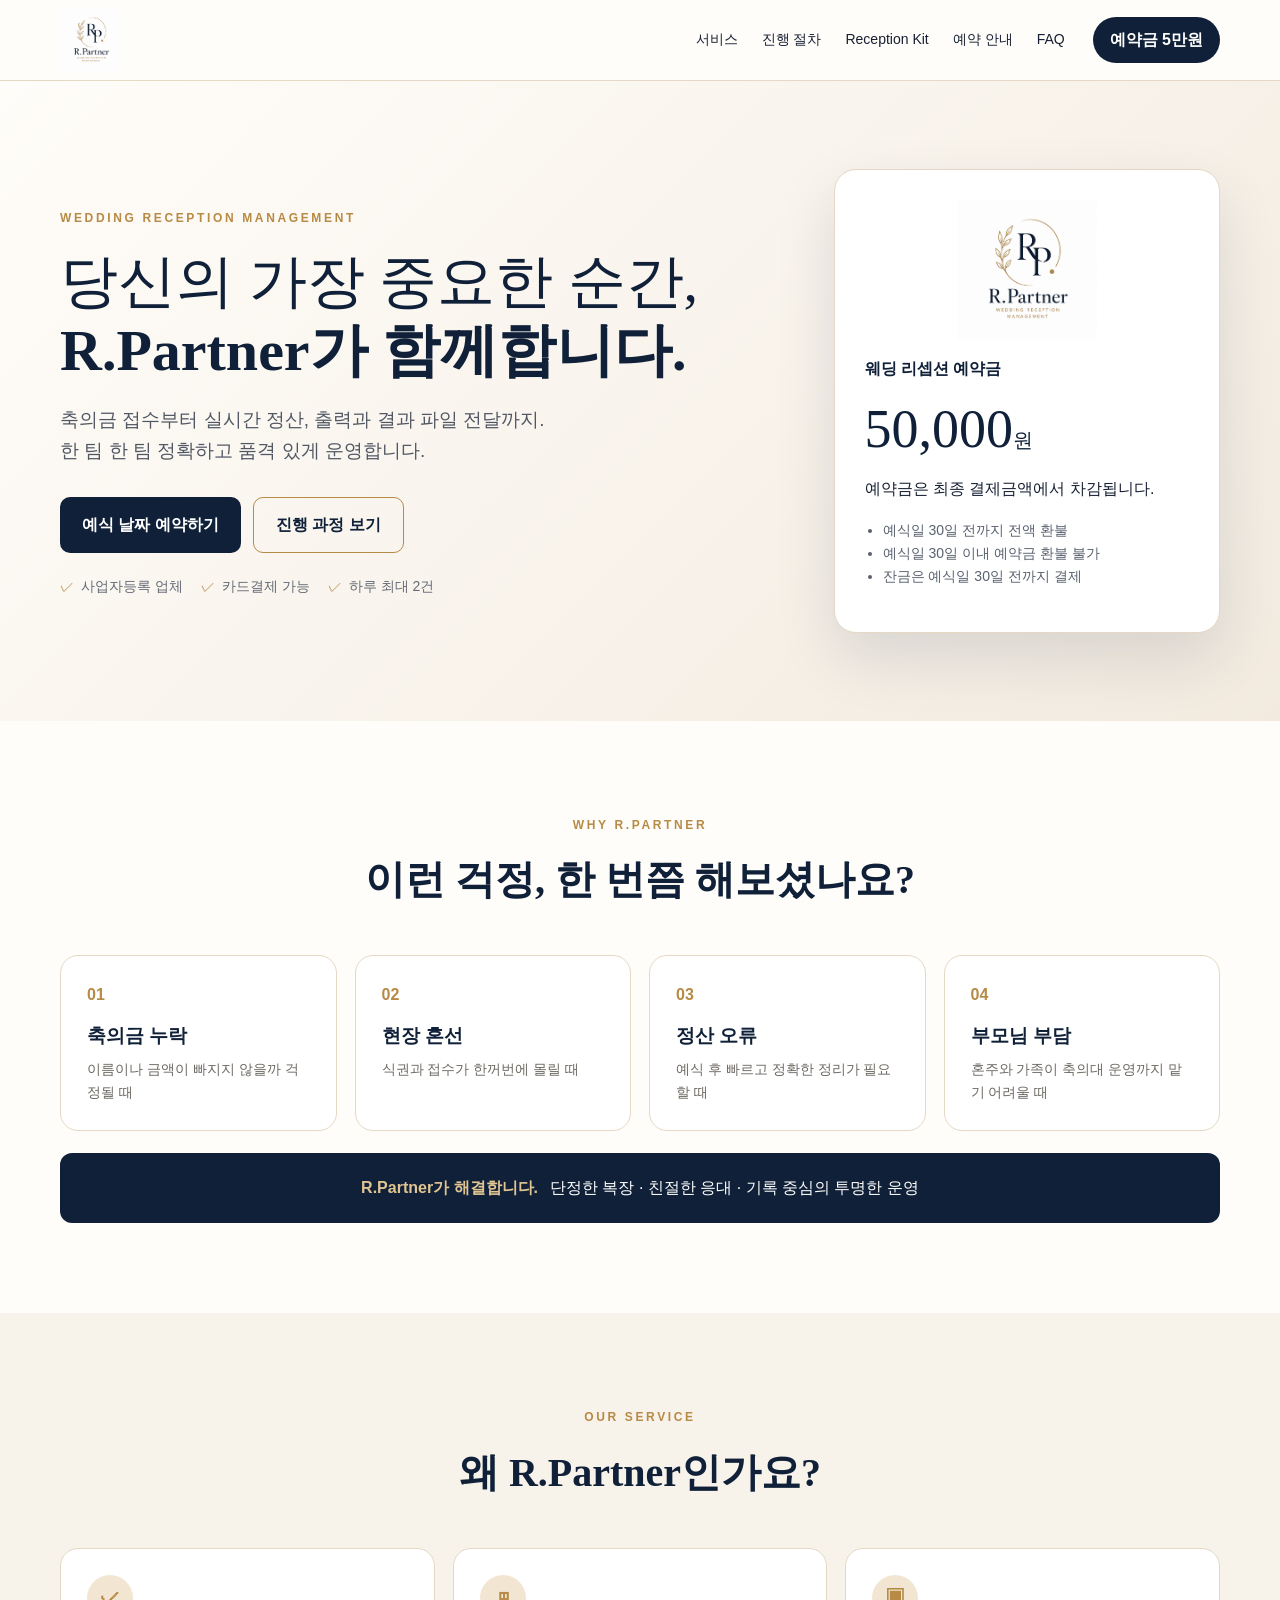
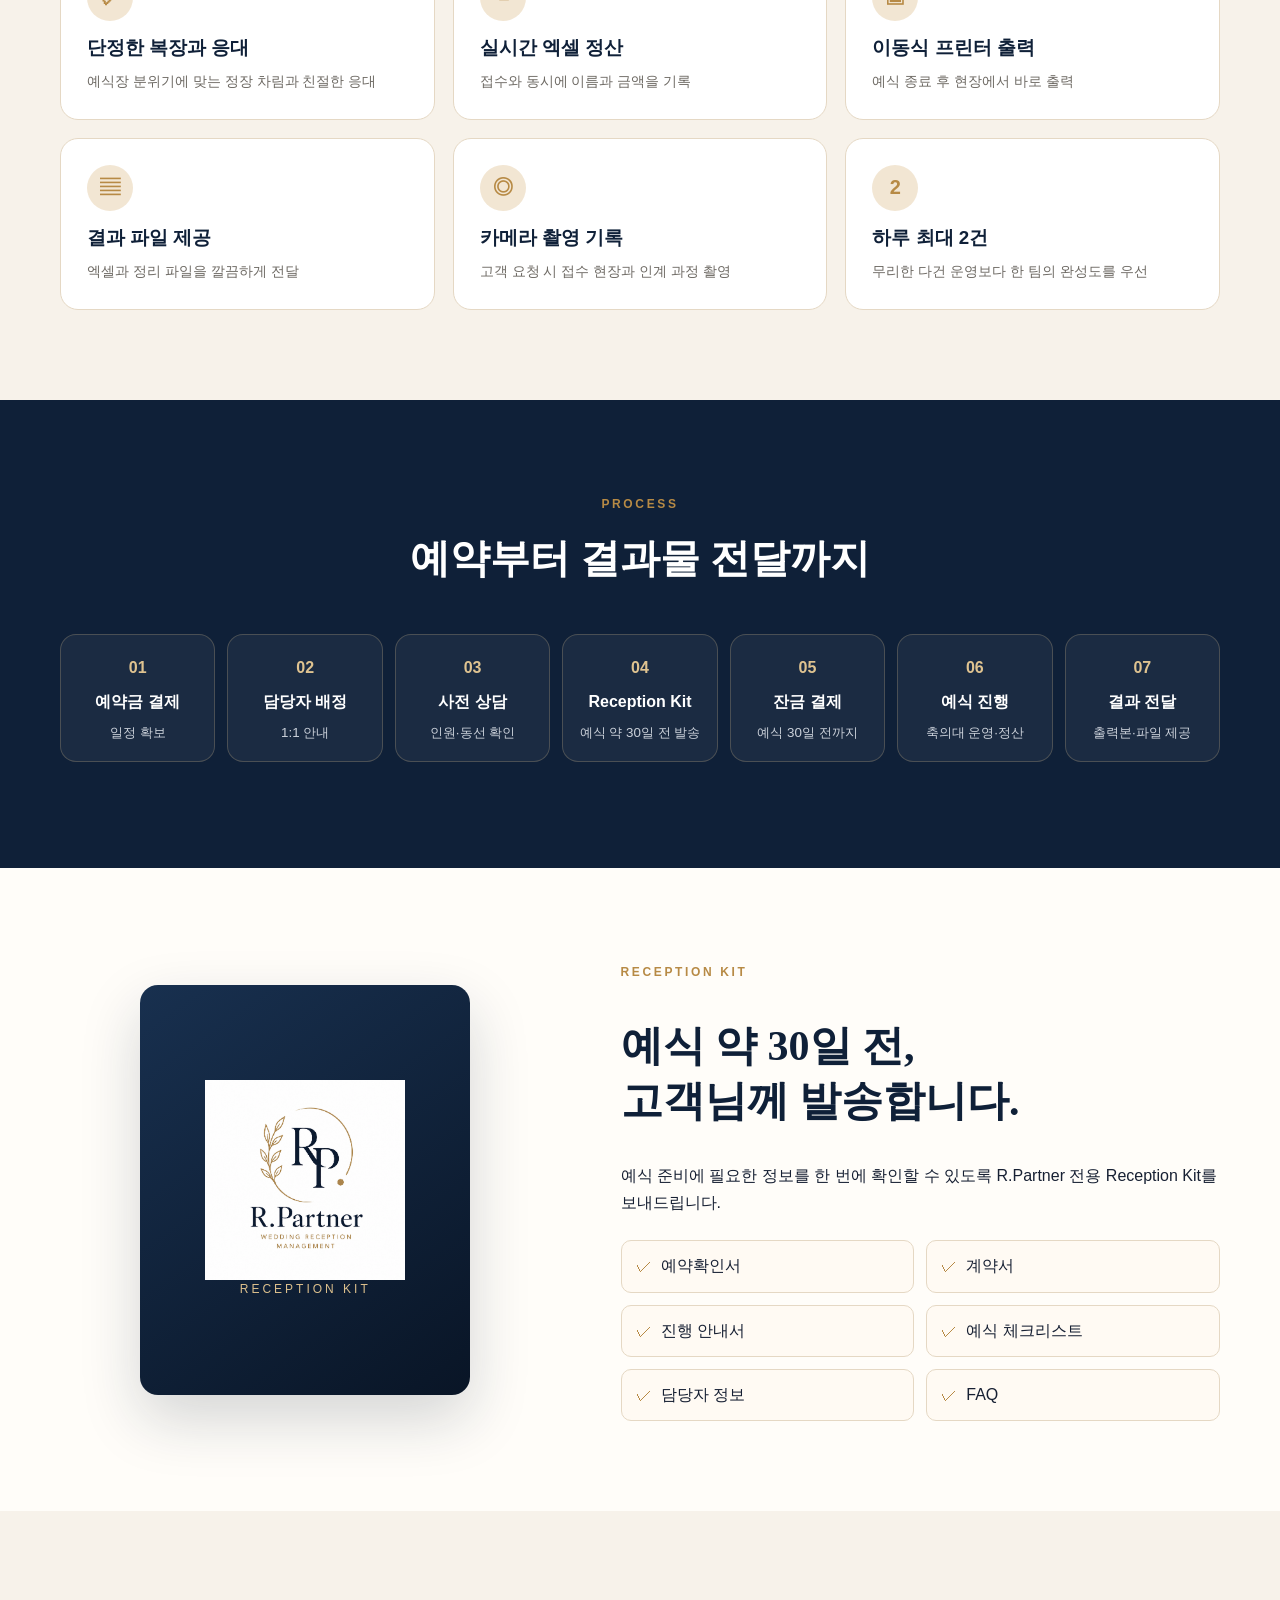
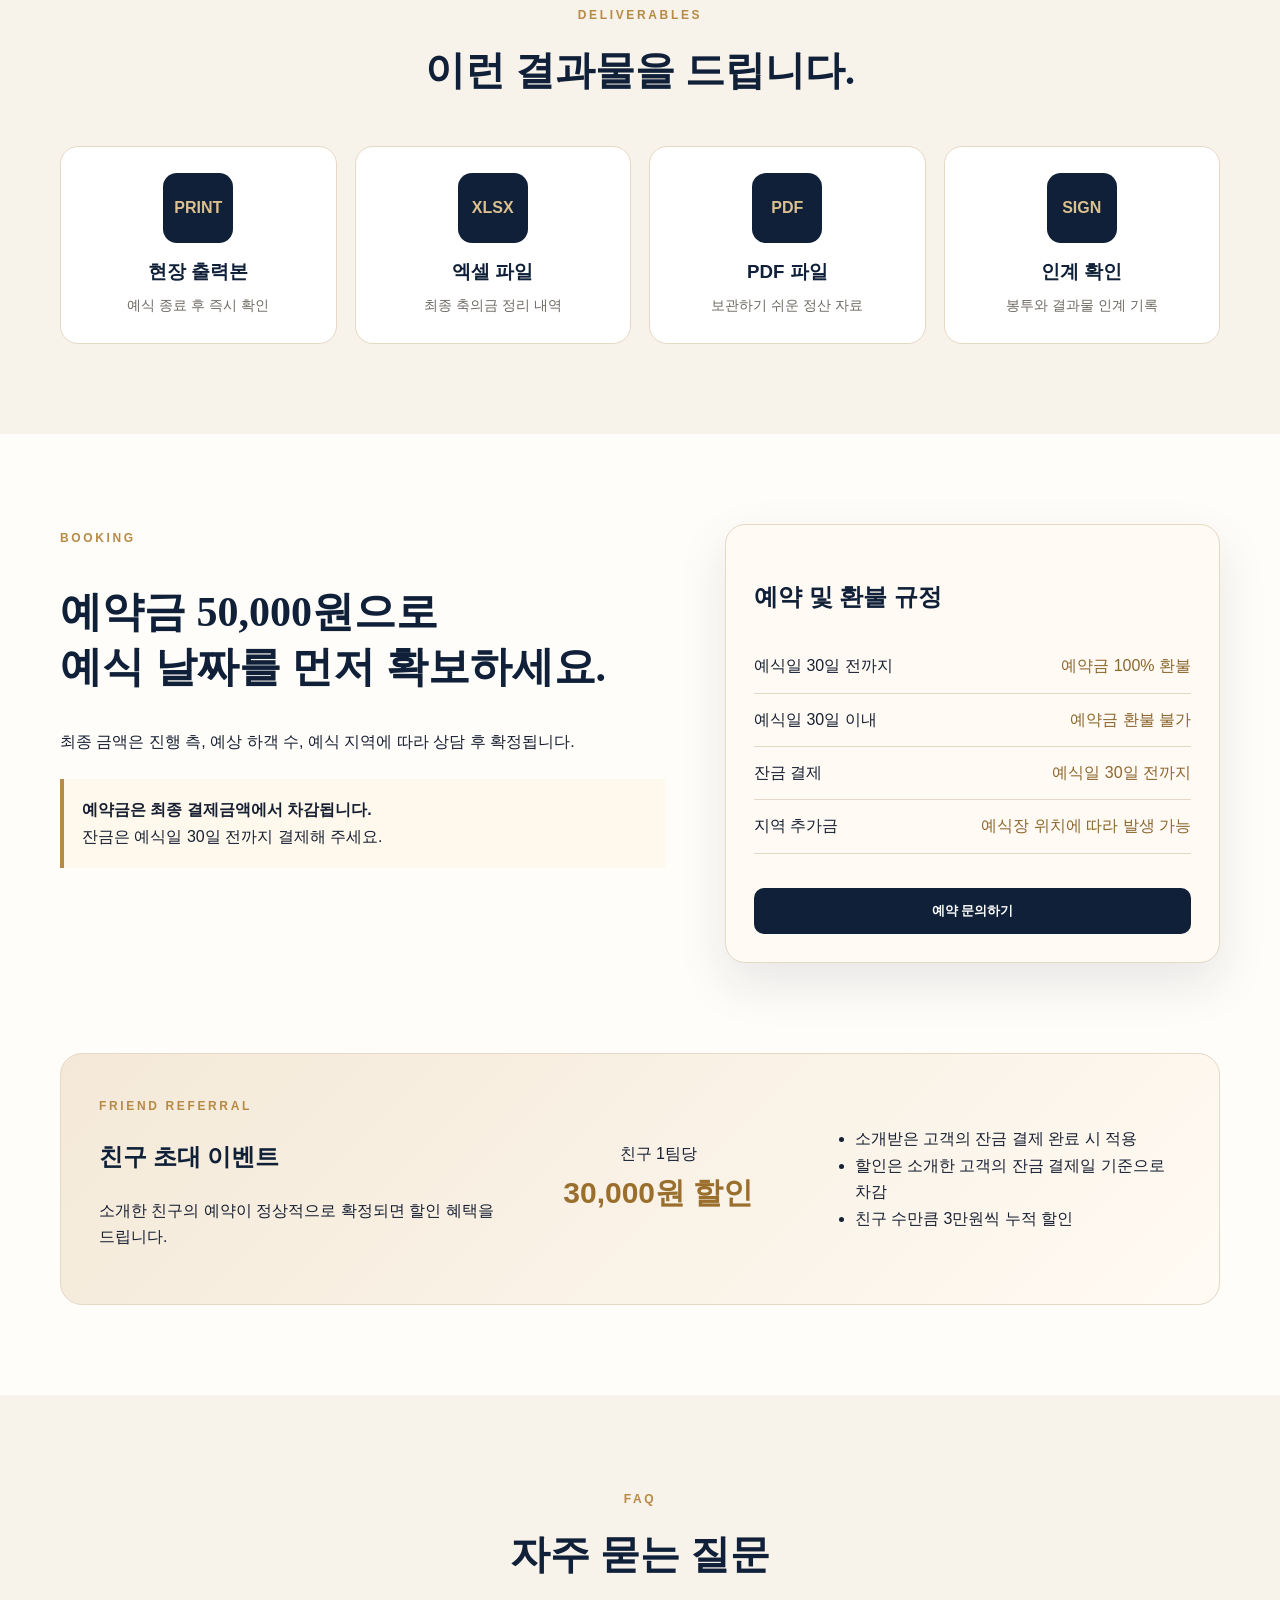
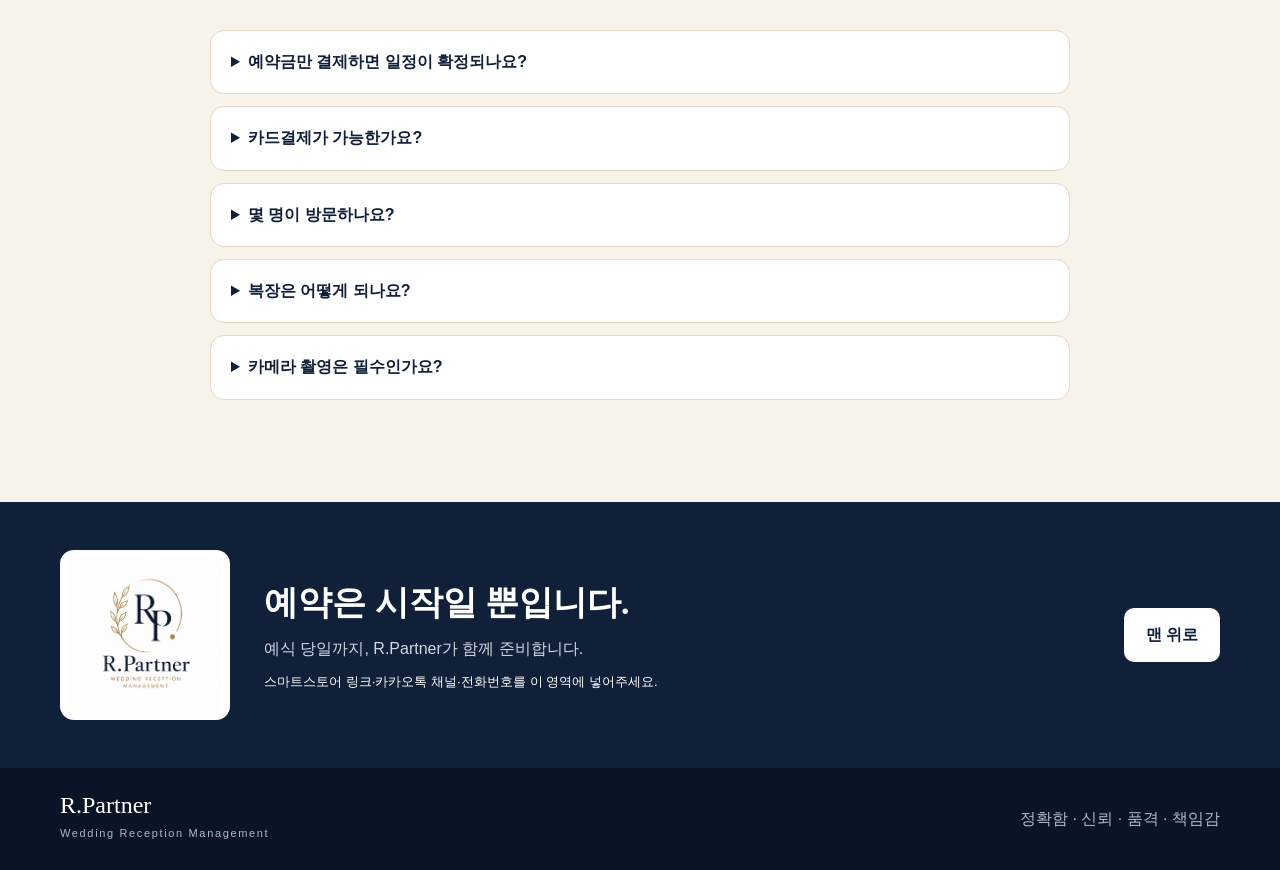
==== index.html @ 71f5ed78 "Add files via upload" ====
<!doctype html>
<html lang="ko">
<head>
<meta charset="utf-8"><meta name="viewport" content="width=device-width,initial-scale=1">
<meta name="description" content="R.Partner 웨딩 리셉션 매니지먼트">
<title>R.Partner | Wedding Reception Management</title>
<link rel="stylesheet" href="styles.css">
</head>
<body>
<header><div class="wrap nav"><a href="#top"><img src="assets/rpartner-logo.png" alt="R.Partner"></a><nav><a href="#service">서비스</a><a href="#process">진행 절차</a><a href="#kit">Reception Kit</a><a href="#booking">예약 안내</a><a href="#faq">FAQ</a></nav><a class="pill" href="#booking">예약금 5만원</a></div></header>
<main id="top">
<section class="hero"><div class="wrap hero-grid"><div><span class="eyebrow">WEDDING RECEPTION MANAGEMENT</span><h1>당신의 가장 중요한 순간,<br><strong>R.Partner가 함께합니다.</strong></h1><p class="lead">축의금 접수부터 실시간 정산, 출력과 결과 파일 전달까지.<br>한 팀 한 팀 정확하고 품격 있게 운영합니다.</p><div class="actions"><a class="btn" href="#booking">예식 날짜 예약하기</a><a class="btn ghost" href="#process">진행 과정 보기</a></div><div class="trust"><span>사업자등록 업체</span><span>카드결제 가능</span><span>하루 최대 2건</span></div></div><aside class="deposit"><img src="assets/rpartner-logo.png" alt=""><p>웨딩 리셉션 예약금</p><div class="price">50,000<small>원</small></div><p>예약금은 최종 결제금액에서 차감됩니다.</p><ul><li>예식일 30일 전까지 전액 환불</li><li>예식일 30일 이내 예약금 환불 불가</li><li>잔금은 예식일 30일 전까지 결제</li></ul></aside></div></section>
<section class="section"><div class="wrap"><div class="heading"><span class="eyebrow">WHY R.PARTNER</span><h2>이런 걱정, 한 번쯤 해보셨나요?</h2></div><div class="cards four"><article><b>01</b><h3>축의금 누락</h3><p>이름이나 금액이 빠지지 않을까 걱정될 때</p></article><article><b>02</b><h3>현장 혼선</h3><p>식권과 접수가 한꺼번에 몰릴 때</p></article><article><b>03</b><h3>정산 오류</h3><p>예식 후 빠르고 정확한 정리가 필요할 때</p></article><article><b>04</b><h3>부모님 부담</h3><p>혼주와 가족이 축의대 운영까지 맡기 어려울 때</p></article></div><div class="banner"><strong>R.Partner가 해결합니다.</strong><span>단정한 복장 · 친절한 응대 · 기록 중심의 투명한 운영</span></div></div></section>
<section id="service" class="section tint"><div class="wrap"><div class="heading"><span class="eyebrow">OUR SERVICE</span><h2>왜 R.Partner인가요?</h2></div><div class="cards three"><article><i>✓</i><h3>단정한 복장과 응대</h3><p>예식장 분위기에 맞는 정장 차림과 친절한 응대</p></article><article><i>◫</i><h3>실시간 엑셀 정산</h3><p>접수와 동시에 이름과 금액을 기록</p></article><article><i>▣</i><h3>이동식 프린터 출력</h3><p>예식 종료 후 현장에서 바로 출력</p></article><article><i>▤</i><h3>결과 파일 제공</h3><p>엑셀과 정리 파일을 깔끔하게 전달</p></article><article><i>◎</i><h3>카메라 촬영 기록</h3><p>고객 요청 시 접수 현장과 인계 과정 촬영</p></article><article><i>2</i><h3>하루 최대 2건</h3><p>무리한 다건 운영보다 한 팀의 완성도를 우선</p></article></div></div></section>
<section id="process" class="section dark"><div class="wrap"><div class="heading light"><span class="eyebrow">PROCESS</span><h2>예약부터 결과물 전달까지</h2></div><ol class="timeline"><li><span>01</span><strong>예약금 결제</strong><small>일정 확보</small></li><li><span>02</span><strong>담당자 배정</strong><small>1:1 안내</small></li><li><span>03</span><strong>사전 상담</strong><small>인원·동선 확인</small></li><li><span>04</span><strong>Reception Kit</strong><small>예식 약 30일 전 발송</small></li><li><span>05</span><strong>잔금 결제</strong><small>예식 30일 전까지</small></li><li><span>06</span><strong>예식 진행</strong><small>축의대 운영·정산</small></li><li><span>07</span><strong>결과 전달</strong><small>출력본·파일 제공</small></li></ol></div></section>
<section id="kit" class="section"><div class="wrap kit"><div class="kitbox"><img src="assets/rpartner-logo.png" alt="R.Partner Reception Kit"><span>RECEPTION KIT</span></div><div><span class="eyebrow">RECEPTION KIT</span><h2>예식 약 30일 전,<br>고객님께 발송합니다.</h2><p>예식 준비에 필요한 정보를 한 번에 확인할 수 있도록 R.Partner 전용 Reception Kit를 보내드립니다.</p><div class="checks"><span>예약확인서</span><span>계약서</span><span>진행 안내서</span><span>예식 체크리스트</span><span>담당자 정보</span><span>FAQ</span></div></div></div></section>
<section class="section tint"><div class="wrap"><div class="heading"><span class="eyebrow">DELIVERABLES</span><h2>이런 결과물을 드립니다.</h2></div><div class="cards four deliver"><article><b>PRINT</b><h3>현장 출력본</h3><p>예식 종료 후 즉시 확인</p></article><article><b>XLSX</b><h3>엑셀 파일</h3><p>최종 축의금 정리 내역</p></article><article><b>PDF</b><h3>PDF 파일</h3><p>보관하기 쉬운 정산 자료</p></article><article><b>SIGN</b><h3>인계 확인</h3><p>봉투와 결과물 인계 기록</p></article></div></div></section>
<section id="booking" class="section"><div class="wrap booking"><div><span class="eyebrow">BOOKING</span><h2>예약금 50,000원으로<br>예식 날짜를 먼저 확보하세요.</h2><p>최종 금액은 진행 측, 예상 하객 수, 예식 지역에 따라 상담 후 확정됩니다.</p><div class="notice"><strong>예약금은 최종 결제금액에서 차감됩니다.</strong><span>잔금은 예식일 30일 전까지 결제해 주세요.</span></div></div><aside class="policy"><h3>예약 및 환불 규정</h3><dl><div><dt>예식일 30일 전까지</dt><dd>예약금 100% 환불</dd></div><div><dt>예식일 30일 이내</dt><dd>예약금 환불 불가</dd></div><div><dt>잔금 결제</dt><dd>예식일 30일 전까지</dd></div><div><dt>지역 추가금</dt><dd>예식장 위치에 따라 발생 가능</dd></div></dl><button type="button" class="btn full" onclick="document.getElementById('contact').scrollIntoView({behavior:'smooth'})">예약 문의하기</button></aside></div></section>
<section class="section referral"><div class="wrap referralbox"><div><span class="eyebrow">FRIEND REFERRAL</span><h2>친구 초대 이벤트</h2><p>소개한 친구의 예약이 정상적으로 확정되면 할인 혜택을 드립니다.</p></div><div class="refprice">친구 1팀당<strong>30,000원 할인</strong></div><ul><li>소개받은 고객의 잔금 결제 완료 시 적용</li><li>할인은 소개한 고객의 잔금 결제일 기준으로 차감</li><li>친구 수만큼 3만원씩 누적 할인</li></ul></div></section>
<section id="faq" class="section tint"><div class="wrap"><div class="heading"><span class="eyebrow">FAQ</span><h2>자주 묻는 질문</h2></div><div class="faq"><details><summary>예약금만 결제하면 일정이 확정되나요?</summary><p>상담으로 일정 가능 여부를 확인한 뒤 예약금 결제가 완료되면 확정됩니다.</p></details><details><summary>카드결제가 가능한가요?</summary><p>네. 예약금과 잔금 모두 카드결제가 가능합니다.</p></details><details><summary>몇 명이 방문하나요?</summary><p>예상 하객 수와 현장 동선에 따라 배정 인원을 안내드립니다.</p></details><details><summary>복장은 어떻게 되나요?</summary><p>예식장 분위기에 맞는 단정한 정장 차림으로 진행합니다.</p></details><details><summary>카메라 촬영은 필수인가요?</summary><p>필수가 아니며 고객 요청 시 접수 현장과 인계 과정을 촬영합니다.</p></details></div></div></section>
<section id="contact" class="closing"><div class="wrap closegrid"><img src="assets/rpartner-logo.png" alt="R.Partner"><div><h2>예약은 시작일 뿐입니다.</h2><p>예식 당일까지, R.Partner가 함께 준비합니다.</p><small>스마트스토어 링크·카카오톡 채널·전화번호를 이 영역에 넣어주세요.</small></div><a class="btn lightbtn" href="#top">맨 위로</a></div></section>
</main><footer><div class="wrap foot"><div><strong>R.Partner</strong><span>Wedding Reception Management</span></div><p>정확함 · 신뢰 · 품격 · 책임감</p></div></footer>
<script src="script.js"></script></body></html>
---- styles.css ----
:root{--navy:#0f2038;--gold:#b78a45;--cream:#f7f2ea;--paper:#fffdf9;--ink:#172033;--muted:#6e6a64;--line:#e5d8c4}*{box-sizing:border-box}html{scroll-behavior:smooth}body{margin:0;background:var(--paper);color:var(--ink);font-family:Arial,'Noto Sans KR',sans-serif;line-height:1.65}img{max-width:100%;display:block}a{text-decoration:none;color:inherit}.wrap{width:min(1160px,calc(100% - 40px));margin:auto}header{position:sticky;top:0;z-index:20;background:rgba(255,253,249,.94);border-bottom:1px solid var(--line);backdrop-filter:blur(12px)}.nav{height:80px;display:flex;align-items:center;gap:28px}.nav>a:first-child img{height:62px}.nav nav{display:flex;gap:24px;margin-left:auto}.nav nav a{font-size:14px}.pill{background:var(--navy);color:#fff;padding:10px 17px;border-radius:999px;font-weight:700}.hero{padding:88px 0;background:linear-gradient(135deg,#fffdf9,#f2eadf)}.hero-grid{display:grid;grid-template-columns:1.3fr .7fr;gap:56px;align-items:center}.eyebrow{font-size:12px;letter-spacing:.22em;color:var(--gold);font-weight:800}.hero h1,.heading h2,.kit h2,.booking h2,.referral h2,.closegrid h2{font-family:'Times New Roman','Batang',serif;color:var(--navy)}.hero h1{font-size:58px;line-height:1.18;font-weight:500;margin:18px 0}.hero h1 strong{font-weight:700}.lead{font-size:19px;color:#515864}.actions{display:flex;gap:12px;margin:30px 0 22px}.btn{display:inline-flex;justify-content:center;align-items:center;background:var(--navy);color:#fff;padding:14px 22px;border-radius:10px;font-weight:800;border:0;cursor:pointer}.ghost{background:transparent;color:var(--navy);border:1px solid var(--gold)}.trust{display:flex;gap:18px;flex-wrap:wrap;font-size:14px;color:#646b76}.trust span:before{content:'✓';color:var(--gold);margin-right:7px}.deposit{background:#fff;border:1px solid var(--line);border-radius:22px;padding:30px;box-shadow:0 25px 60px rgba(15,32,56,.12)}.deposit img{height:140px;margin:auto}.deposit>p:first-of-type{font-weight:800;color:var(--navy)}.price{font:54px 'Times New Roman';color:var(--navy)}.price small{font-size:20px}.deposit ul{padding-left:18px;color:#59616e;font-size:14px}.section{padding:90px 0}.heading{text-align:center;margin-bottom:42px}.heading h2{font-size:40px;margin:10px 0}.cards{display:grid;gap:18px}.four{grid-template-columns:repeat(4,1fr)}.three{grid-template-columns:repeat(3,1fr)}.cards article{background:#fff;border:1px solid var(--line);border-radius:18px;padding:26px}.cards b{color:var(--gold)}.cards i{width:46px;height:46px;border-radius:50%;display:grid;place-items:center;background:#f2e6d3;color:var(--gold);font-style:normal;font-weight:900;font-size:20px}.cards h3{color:var(--navy);margin:12px 0 6px}.cards p{margin:0;color:var(--muted);font-size:14px}.banner{margin-top:22px;padding:22px;border-radius:12px;background:var(--navy);color:#fff;text-align:center}.banner strong{color:#e0c492;margin-right:12px}.tint{background:var(--cream)}.dark{background:var(--navy);color:#fff}.light h2{color:#fff}.timeline{list-style:none;padding:0;display:grid;grid-template-columns:repeat(7,1fr);gap:12px}.timeline li{border:1px solid rgba(215,188,141,.25);border-radius:16px;padding:20px 12px;text-align:center;background:rgba(255,255,255,.05)}.timeline span{display:block;color:#dfc390;font-weight:800}.timeline strong{display:block;margin:8px 0}.timeline small{color:#cbd1da;display:block;line-height:1.3}.kit{display:grid;grid-template-columns:.9fr 1.1fr;gap:70px;align-items:center}.kitbox{width:330px;height:410px;margin:auto;background:linear-gradient(145deg,#18304f,#091526);border-radius:18px;padding:34px;display:flex;flex-direction:column;justify-content:center;align-items:center;color:#dcc08d;box-shadow:0 24px 60px rgba(15,32,56,.18)}.kitbox img{width:200px}.kitbox span{font-size:12px;letter-spacing:.25em}.kit h2,.booking h2{font-size:42px;line-height:1.3}.checks{display:grid;grid-template-columns:1fr 1fr;gap:12px;margin-top:24px}.checks span{padding:12px 14px;border:1px solid var(--line);border-radius:10px;background:#fffaf3}.checks span:before{content:'✓';color:var(--gold);margin-right:9px}.deliver article{text-align:center}.deliver b{display:grid;place-items:center;width:70px;height:70px;margin:0 auto 14px;background:var(--navy);color:#dcc08d;border-radius:14px}.booking{display:grid;grid-template-columns:1.1fr .9fr;gap:60px}.notice{margin-top:24px;padding:18px;border-left:4px solid var(--gold);background:#fff8ec}.notice strong,.notice span{display:block}.policy{background:#fffaf3;border:1px solid var(--line);border-radius:20px;padding:28px;box-shadow:0 20px 50px rgba(15,32,56,.1)}.policy h3{color:var(--navy);font-size:24px}.policy dl div{display:flex;justify-content:space-between;gap:20px;padding:13px 0;border-bottom:1px solid var(--line)}.policy dd{margin:0;color:#8c672f;text-align:right}.full{width:100%;margin-top:18px}.referral{padding-top:0}.referralbox{display:grid;grid-template-columns:1.1fr .7fr 1fr;gap:28px;align-items:center;padding:38px;border-radius:22px;background:linear-gradient(135deg,#f4e9d8,#fffaf3);border:1px solid var(--line)}.refprice{text-align:center}.refprice strong{display:block;font-size:30px;color:#9a6f2d}.faq{max-width:860px;margin:auto}.faq details{background:#fff;border:1px solid var(--line);border-radius:14px;padding:0 20px;margin-bottom:12px}.faq summary{padding:18px 0;font-weight:800;color:var(--navy);cursor:pointer}.faq p{color:var(--muted);padding-bottom:18px}.closing{background:var(--navy);padding:48px 0;color:#fff}.closegrid{display:grid;grid-template-columns:170px 1fr auto;gap:34px;align-items:center}.closegrid img{background:#fff;border-radius:14px;padding:8px}.closegrid h2{font-size:34px;color:#fff;margin:0}.closegrid p{margin:5px 0;color:#d3d8e1}.lightbtn{background:#fff;color:var(--navy)}footer{background:#091526;color:#aeb7c5;padding:22px 0}.foot{display:flex;justify-content:space-between;align-items:center}.foot strong{display:block;color:#fff;font:24px 'Times New Roman'}.foot span{font-size:11px;letter-spacing:.15em}@media(max-width:950px){.nav nav{display:none}.hero-grid,.kit,.booking{grid-template-columns:1fr}.four,.three{grid-template-columns:repeat(2,1fr)}.timeline{grid-template-columns:repeat(2,1fr)}.referralbox{grid-template-columns:1fr;text-align:center}.closegrid{grid-template-columns:140px 1fr}.closegrid .btn{grid-column:1/-1}}@media(max-width:640px){.wrap{width:calc(100% - 24px)}.hero{padding:55px 0}.hero h1{font-size:38px}.actions{flex-direction:column}.btn{width:100%}.section{padding:68px 0}.heading h2{font-size:32px}.four,.three,.timeline{grid-template-columns:1fr}.checks{grid-template-columns:1fr}.kitbox{width:280px;height:350px}.booking h2,.kit h2{font-size:34px}.policy dl div{display:block}.policy dd{text-align:left}.closegrid{grid-template-columns:1fr;text-align:center}.closegrid img{width:170px;margin:auto}.foot{display:block;text-align:center}}
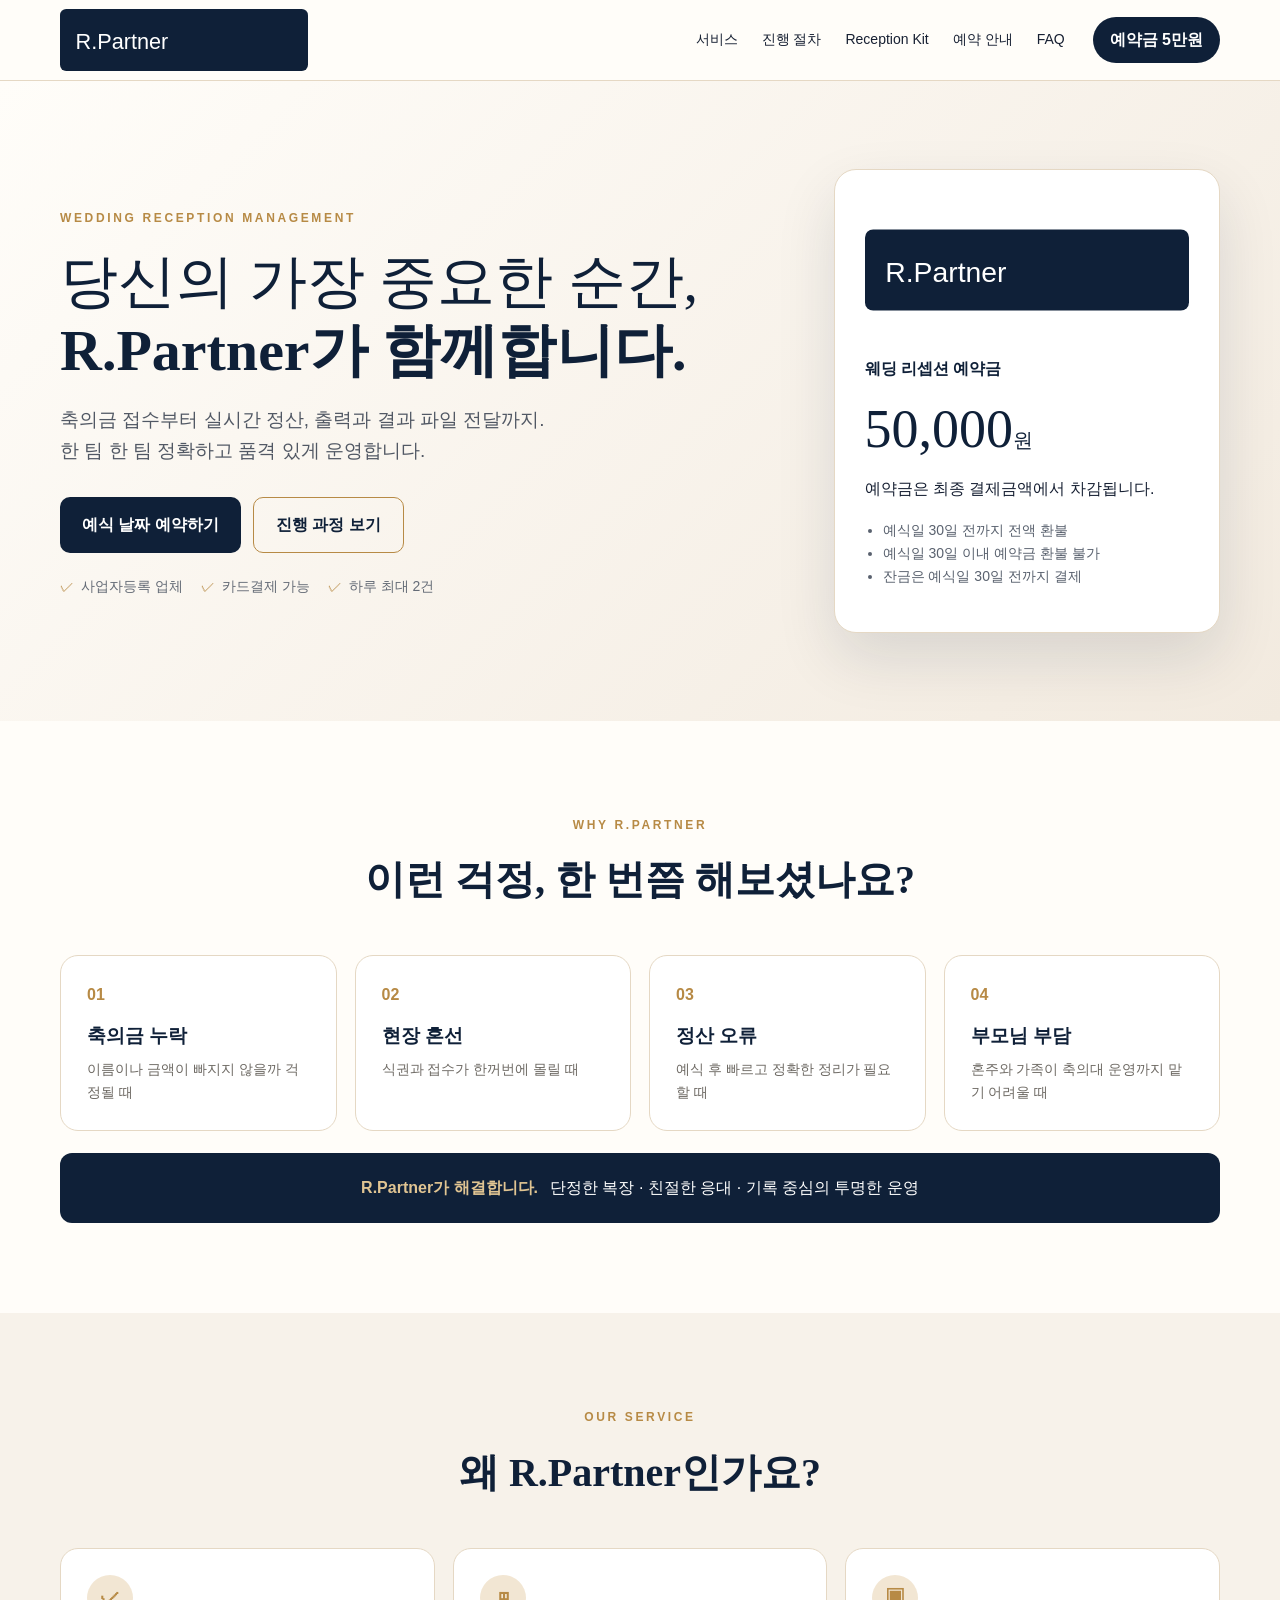
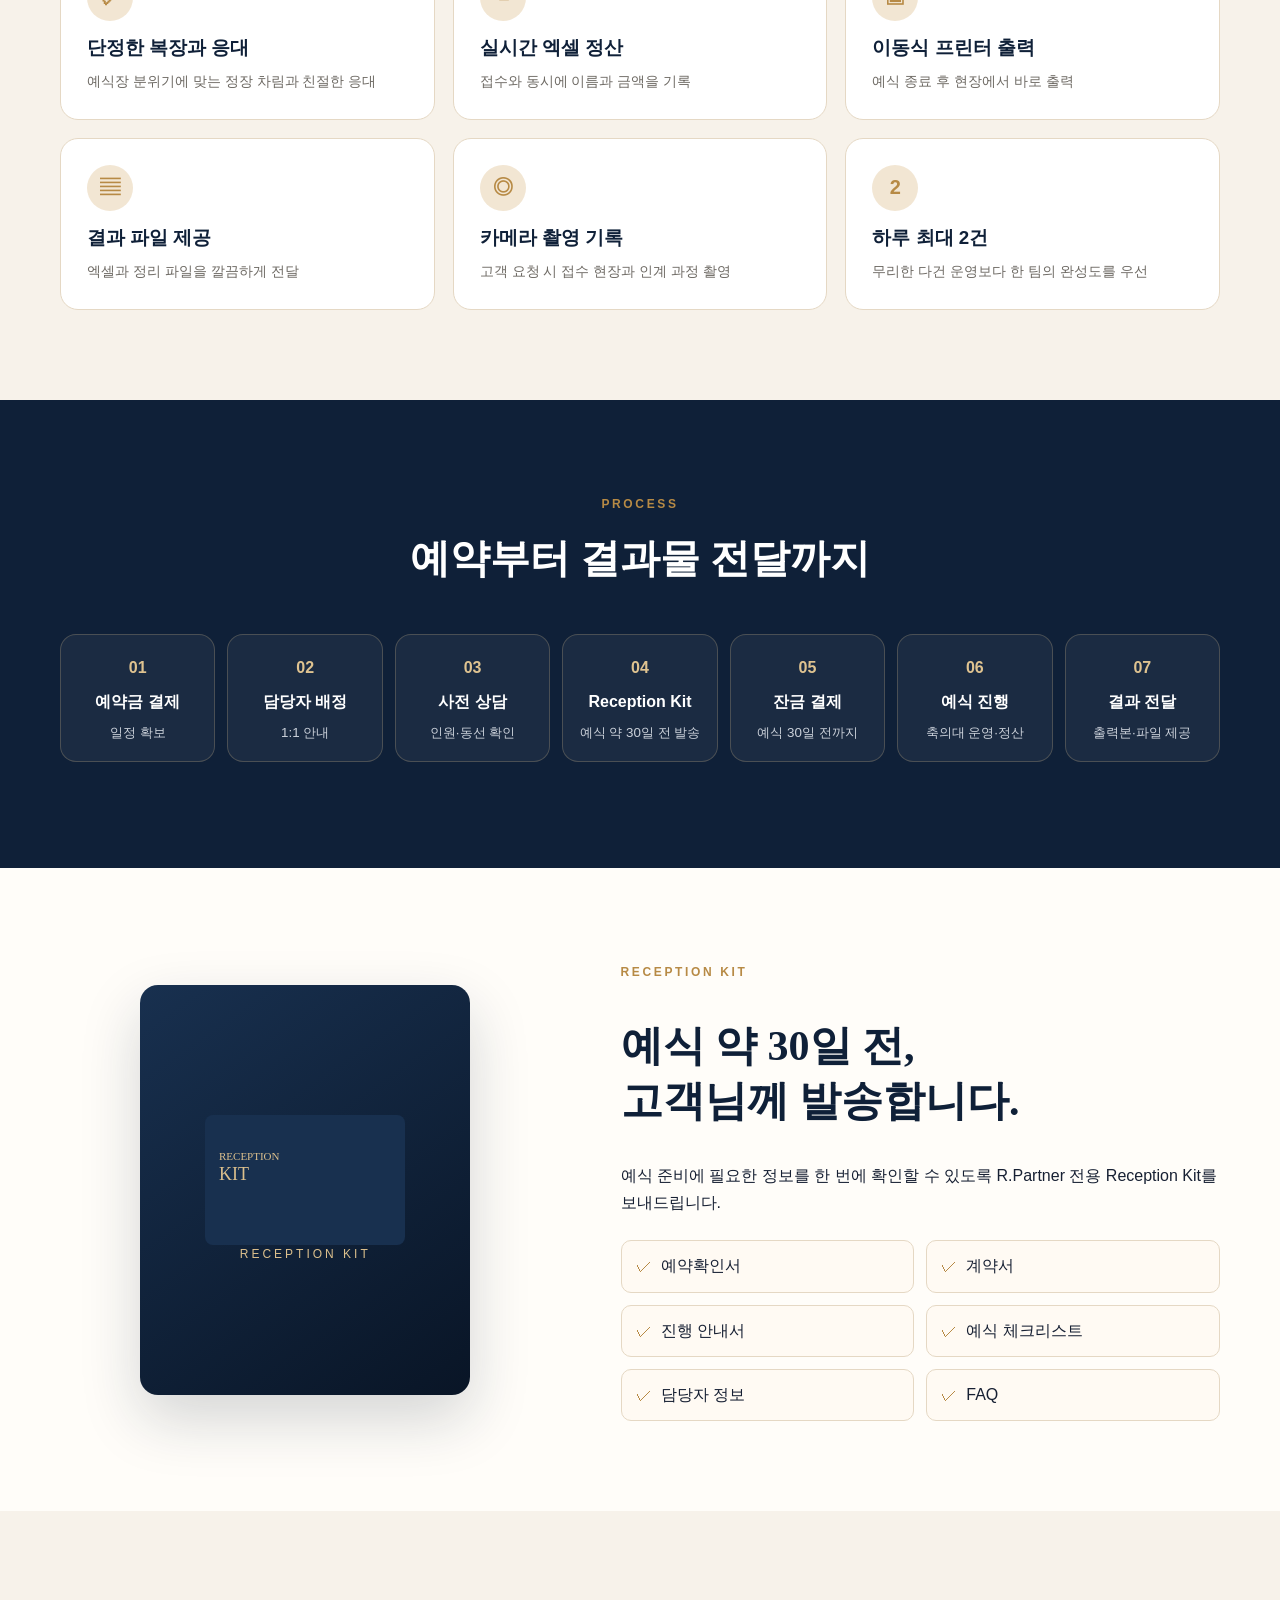
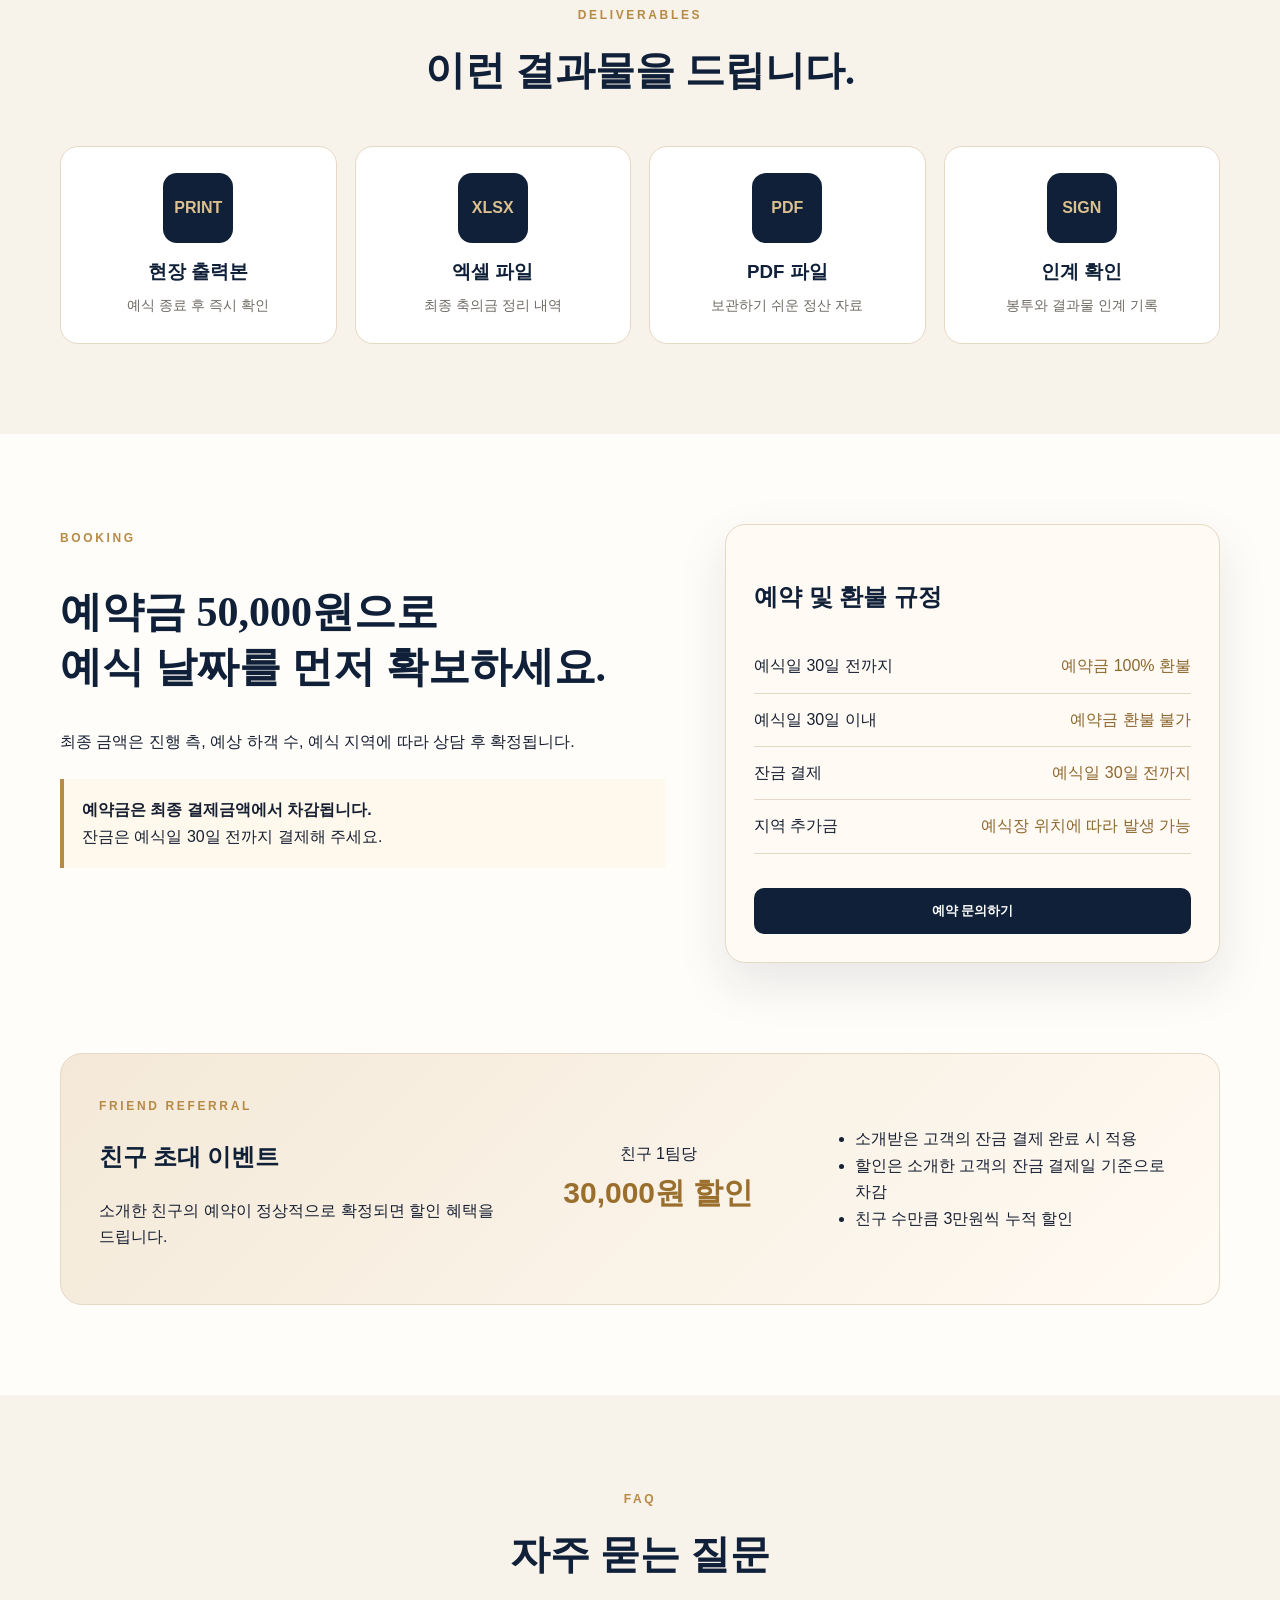
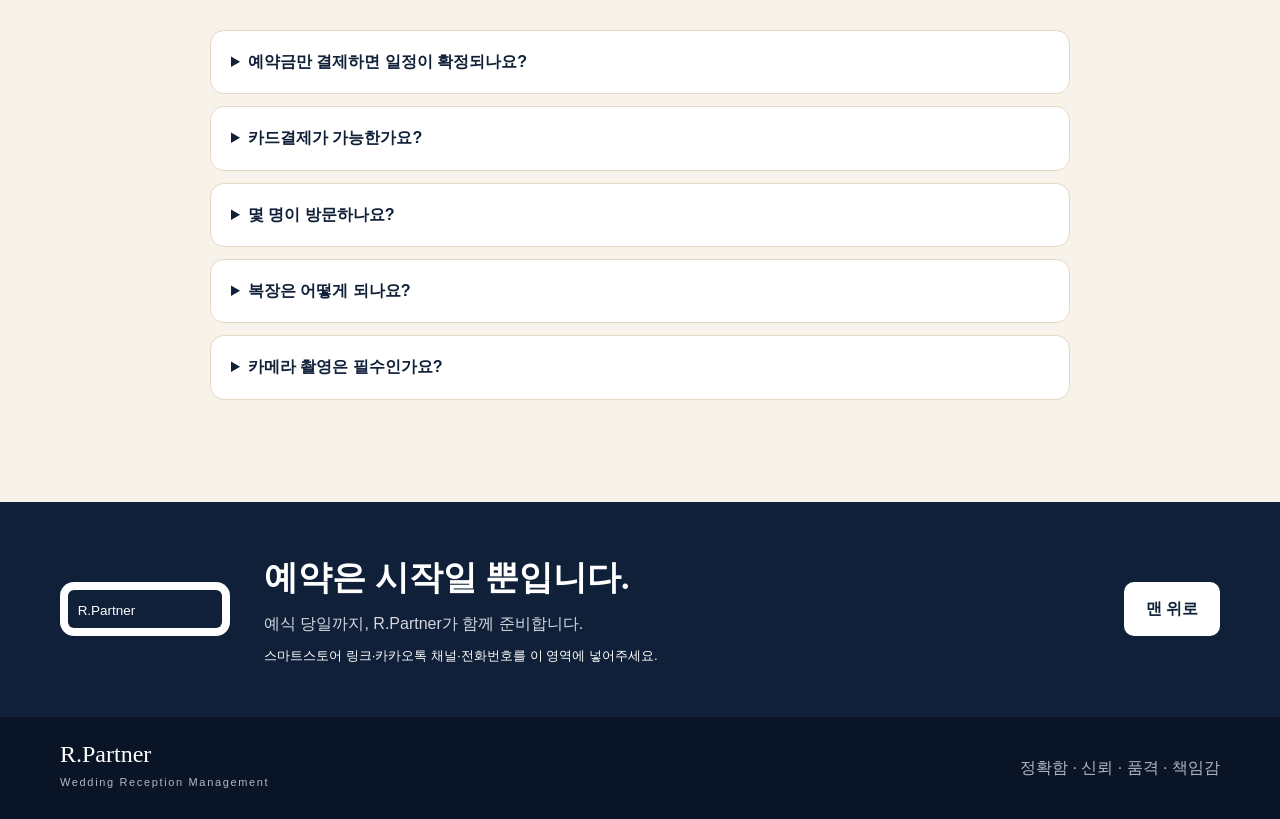
==== commit 30543ac8: "Add site: index.html, styles.css, script.js, and assets placeholders" ====
--- a/index.html
+++ b/index.html
@@ -7,17 +7,17 @@
 <link rel="stylesheet" href="styles.css">
 </head>
 <body>
-<header><div class="wrap nav"><a href="#top"><img src="assets/rpartner-logo.png" alt="R.Partner"></a><nav><a href="#service">서비스</a><a href="#process">진행 절차</a><a href="#kit">Reception Kit</a><a href="#booking">예약 안내</a><a href="#faq">FAQ</a></nav><a class="pill" href="#booking">예약금 5만원</a></div></header>
+<header><div class="wrap nav"><a href="#top"><img src="assets/rpartner-logo.svg" alt="R.Partner"></a><nav><a href="#service">서비스</a><a href="#process">진행 절차</a><a href="#kit">Reception Kit</a><a href="#booking">예약 안내</a><a href="#faq">FAQ</a></nav><a class="pill" href="#booking">예약금 5만원</a></div></header>
 <main id="top">
-<section class="hero"><div class="wrap hero-grid"><div><span class="eyebrow">WEDDING RECEPTION MANAGEMENT</span><h1>당신의 가장 중요한 순간,<br><strong>R.Partner가 함께합니다.</strong></h1><p class="lead">축의금 접수부터 실시간 정산, 출력과 결과 파일 전달까지.<br>한 팀 한 팀 정확하고 품격 있게 운영합니다.</p><div class="actions"><a class="btn" href="#booking">예식 날짜 예약하기</a><a class="btn ghost" href="#process">진행 과정 보기</a></div><div class="trust"><span>사업자등록 업체</span><span>카드결제 가능</span><span>하루 최대 2건</span></div></div><aside class="deposit"><img src="assets/rpartner-logo.png" alt=""><p>웨딩 리셉션 예약금</p><div class="price">50,000<small>원</small></div><p>예약금은 최종 결제금액에서 차감됩니다.</p><ul><li>예식일 30일 전까지 전액 환불</li><li>예식일 30일 이내 예약금 환불 불가</li><li>잔금은 예식일 30일 전까지 결제</li></ul></aside></div></section>
+<section class="hero"><div class="wrap hero-grid"><div><span class="eyebrow">WEDDING RECEPTION MANAGEMENT</span><h1>당신의 가장 중요한 순간,<br><strong>R.Partner가 함께합니다.</strong></h1><p class="lead">축의금 접수부터 실시간 정산, 출력과 결과 파일 전달까지.<br>한 팀 한 팀 정확하고 품격 있게 운영합니다.</p><div class="actions"><a class="btn" href="#booking">예식 날짜 예약하기</a><a class="btn ghost" href="#process">진행 과정 보기</a></div><div class="trust"><span>사업자등록 업체</span><span>카드결제 가능</span><span>하루 최대 2건</span></div></div><aside class="deposit"><img src="assets/rpartner-logo.svg" alt=""><p>웨딩 리셉션 예약금</p><div class="price">50,000<small>원</small></div><p>예약금은 최종 결제금액에서 차감됩니다.</p><ul><li>예식일 30일 전까지 전액 환불</li><li>예식일 30일 이내 예약금 환불 불가</li><li>잔금은 예식일 30일 전까지 결제</li></ul></aside></div></section>
 <section class="section"><div class="wrap"><div class="heading"><span class="eyebrow">WHY R.PARTNER</span><h2>이런 걱정, 한 번쯤 해보셨나요?</h2></div><div class="cards four"><article><b>01</b><h3>축의금 누락</h3><p>이름이나 금액이 빠지지 않을까 걱정될 때</p></article><article><b>02</b><h3>현장 혼선</h3><p>식권과 접수가 한꺼번에 몰릴 때</p></article><article><b>03</b><h3>정산 오류</h3><p>예식 후 빠르고 정확한 정리가 필요할 때</p></article><article><b>04</b><h3>부모님 부담</h3><p>혼주와 가족이 축의대 운영까지 맡기 어려울 때</p></article></div><div class="banner"><strong>R.Partner가 해결합니다.</strong><span>단정한 복장 · 친절한 응대 · 기록 중심의 투명한 운영</span></div></div></section>
 <section id="service" class="section tint"><div class="wrap"><div class="heading"><span class="eyebrow">OUR SERVICE</span><h2>왜 R.Partner인가요?</h2></div><div class="cards three"><article><i>✓</i><h3>단정한 복장과 응대</h3><p>예식장 분위기에 맞는 정장 차림과 친절한 응대</p></article><article><i>◫</i><h3>실시간 엑셀 정산</h3><p>접수와 동시에 이름과 금액을 기록</p></article><article><i>▣</i><h3>이동식 프린터 출력</h3><p>예식 종료 후 현장에서 바로 출력</p></article><article><i>▤</i><h3>결과 파일 제공</h3><p>엑셀과 정리 파일을 깔끔하게 전달</p></article><article><i>◎</i><h3>카메라 촬영 기록</h3><p>고객 요청 시 접수 현장과 인계 과정 촬영</p></article><article><i>2</i><h3>하루 최대 2건</h3><p>무리한 다건 운영보다 한 팀의 완성도를 우선</p></article></div></div></section>
 <section id="process" class="section dark"><div class="wrap"><div class="heading light"><span class="eyebrow">PROCESS</span><h2>예약부터 결과물 전달까지</h2></div><ol class="timeline"><li><span>01</span><strong>예약금 결제</strong><small>일정 확보</small></li><li><span>02</span><strong>담당자 배정</strong><small>1:1 안내</small></li><li><span>03</span><strong>사전 상담</strong><small>인원·동선 확인</small></li><li><span>04</span><strong>Reception Kit</strong><small>예식 약 30일 전 발송</small></li><li><span>05</span><strong>잔금 결제</strong><small>예식 30일 전까지</small></li><li><span>06</span><strong>예식 진행</strong><small>축의대 운영·정산</small></li><li><span>07</span><strong>결과 전달</strong><small>출력본·파일 제공</small></li></ol></div></section>
-<section id="kit" class="section"><div class="wrap kit"><div class="kitbox"><img src="assets/rpartner-logo.png" alt="R.Partner Reception Kit"><span>RECEPTION KIT</span></div><div><span class="eyebrow">RECEPTION KIT</span><h2>예식 약 30일 전,<br>고객님께 발송합니다.</h2><p>예식 준비에 필요한 정보를 한 번에 확인할 수 있도록 R.Partner 전용 Reception Kit를 보내드립니다.</p><div class="checks"><span>예약확인서</span><span>계약서</span><span>진행 안내서</span><span>예식 체크리스트</span><span>담당자 정보</span><span>FAQ</span></div></div></div></section>
+<section id="kit" class="section"><div class="wrap kit"><div class="kitbox"><img src="assets/rpartner-kit.svg" alt="R.Partner Reception Kit"><span>RECEPTION KIT</span></div><div><span class="eyebrow">RECEPTION KIT</span><h2>예식 약 30일 전,<br>고객님께 발송합니다.</h2><p>예식 준비에 필요한 정보를 한 번에 확인할 수 있도록 R.Partner 전용 Reception Kit를 보내드립니다.</p><div class="checks"><span>예약확인서</span><span>계약서</span><span>진행 안내서</span><span>예식 체크리스트</span><span>담당자 정보</span><span>FAQ</span></div></div></div></section>
 <section class="section tint"><div class="wrap"><div class="heading"><span class="eyebrow">DELIVERABLES</span><h2>이런 결과물을 드립니다.</h2></div><div class="cards four deliver"><article><b>PRINT</b><h3>현장 출력본</h3><p>예식 종료 후 즉시 확인</p></article><article><b>XLSX</b><h3>엑셀 파일</h3><p>최종 축의금 정리 내역</p></article><article><b>PDF</b><h3>PDF 파일</h3><p>보관하기 쉬운 정산 자료</p></article><article><b>SIGN</b><h3>인계 확인</h3><p>봉투와 결과물 인계 기록</p></article></div></div></section>
 <section id="booking" class="section"><div class="wrap booking"><div><span class="eyebrow">BOOKING</span><h2>예약금 50,000원으로<br>예식 날짜를 먼저 확보하세요.</h2><p>최종 금액은 진행 측, 예상 하객 수, 예식 지역에 따라 상담 후 확정됩니다.</p><div class="notice"><strong>예약금은 최종 결제금액에서 차감됩니다.</strong><span>잔금은 예식일 30일 전까지 결제해 주세요.</span></div></div><aside class="policy"><h3>예약 및 환불 규정</h3><dl><div><dt>예식일 30일 전까지</dt><dd>예약금 100% 환불</dd></div><div><dt>예식일 30일 이내</dt><dd>예약금 환불 불가</dd></div><div><dt>잔금 결제</dt><dd>예식일 30일 전까지</dd></div><div><dt>지역 추가금</dt><dd>예식장 위치에 따라 발생 가능</dd></div></dl><button type="button" class="btn full" onclick="document.getElementById('contact').scrollIntoView({behavior:'smooth'})">예약 문의하기</button></aside></div></section>
 <section class="section referral"><div class="wrap referralbox"><div><span class="eyebrow">FRIEND REFERRAL</span><h2>친구 초대 이벤트</h2><p>소개한 친구의 예약이 정상적으로 확정되면 할인 혜택을 드립니다.</p></div><div class="refprice">친구 1팀당<strong>30,000원 할인</strong></div><ul><li>소개받은 고객의 잔금 결제 완료 시 적용</li><li>할인은 소개한 고객의 잔금 결제일 기준으로 차감</li><li>친구 수만큼 3만원씩 누적 할인</li></ul></div></section>
 <section id="faq" class="section tint"><div class="wrap"><div class="heading"><span class="eyebrow">FAQ</span><h2>자주 묻는 질문</h2></div><div class="faq"><details><summary>예약금만 결제하면 일정이 확정되나요?</summary><p>상담으로 일정 가능 여부를 확인한 뒤 예약금 결제가 완료되면 확정됩니다.</p></details><details><summary>카드결제가 가능한가요?</summary><p>네. 예약금과 잔금 모두 카드결제가 가능합니다.</p></details><details><summary>몇 명이 방문하나요?</summary><p>예상 하객 수와 현장 동선에 따라 배정 인원을 안내드립니다.</p></details><details><summary>복장은 어떻게 되나요?</summary><p>예식장 분위기에 맞는 단정한 정장 차림으로 진행합니다.</p></details><details><summary>카메라 촬영은 필수인가요?</summary><p>필수가 아니며 고객 요청 시 접수 현장과 인계 과정을 촬영합니다.</p></details></div></div></section>
-<section id="contact" class="closing"><div class="wrap closegrid"><img src="assets/rpartner-logo.png" alt="R.Partner"><div><h2>예약은 시작일 뿐입니다.</h2><p>예식 당일까지, R.Partner가 함께 준비합니다.</p><small>스마트스토어 링크·카카오톡 채널·전화번호를 이 영역에 넣어주세요.</small></div><a class="btn lightbtn" href="#top">맨 위로</a></div></section>
+<section id="contact" class="closing"><div class="wrap closegrid"><img src="assets/rpartner-logo.svg" alt="R.Partner"><div><h2>예약은 시작일 뿐입니다.</h2><p>예식 당일까지, R.Partner가 함께 준비합니다.</p><small>스마트스토어 링크·카카오톡 채널·전화번호를 이 영역에 넣어주세요.</small></div><a class="btn lightbtn" href="#top">맨 위로</a></div></section>
 </main><footer><div class="wrap foot"><div><strong>R.Partner</strong><span>Wedding Reception Management</span></div><p>정확함 · 신뢰 · 품격 · 책임감</p></div></footer>
 <script src="script.js"></script></body></html>
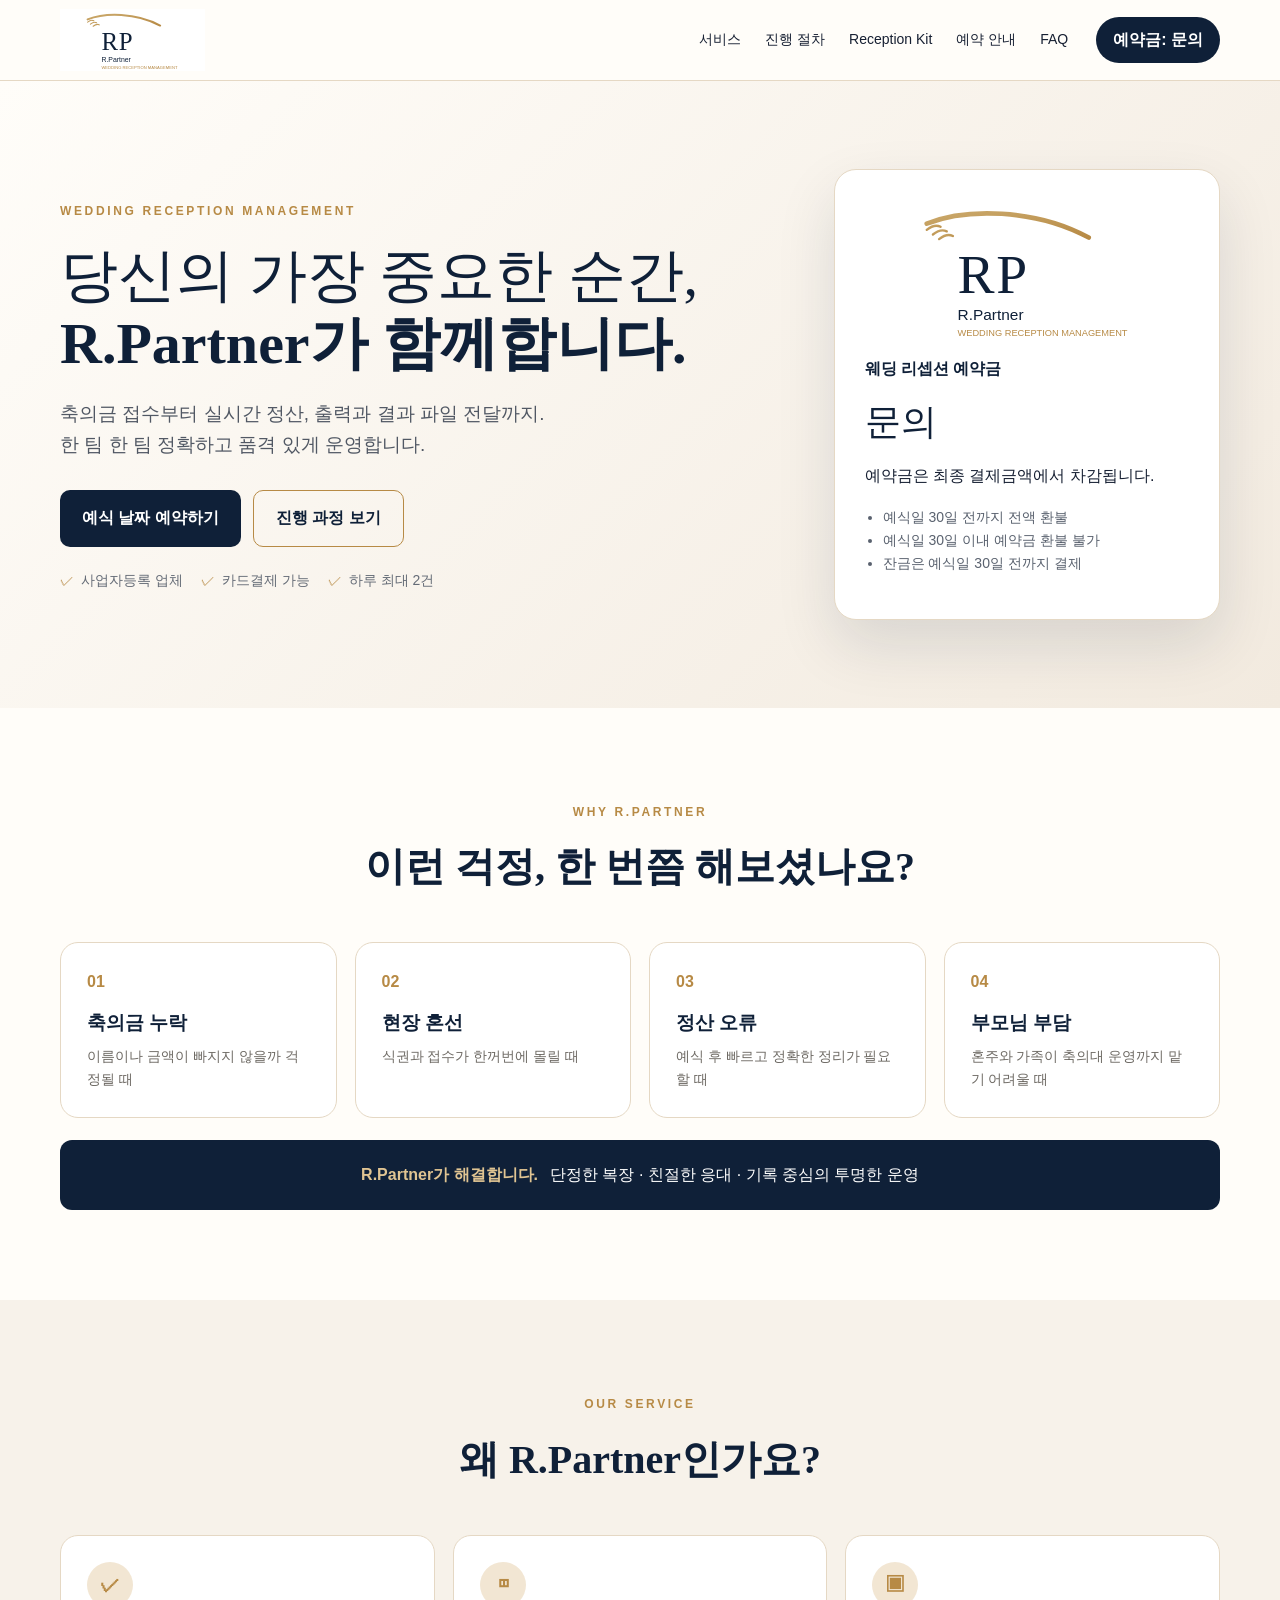
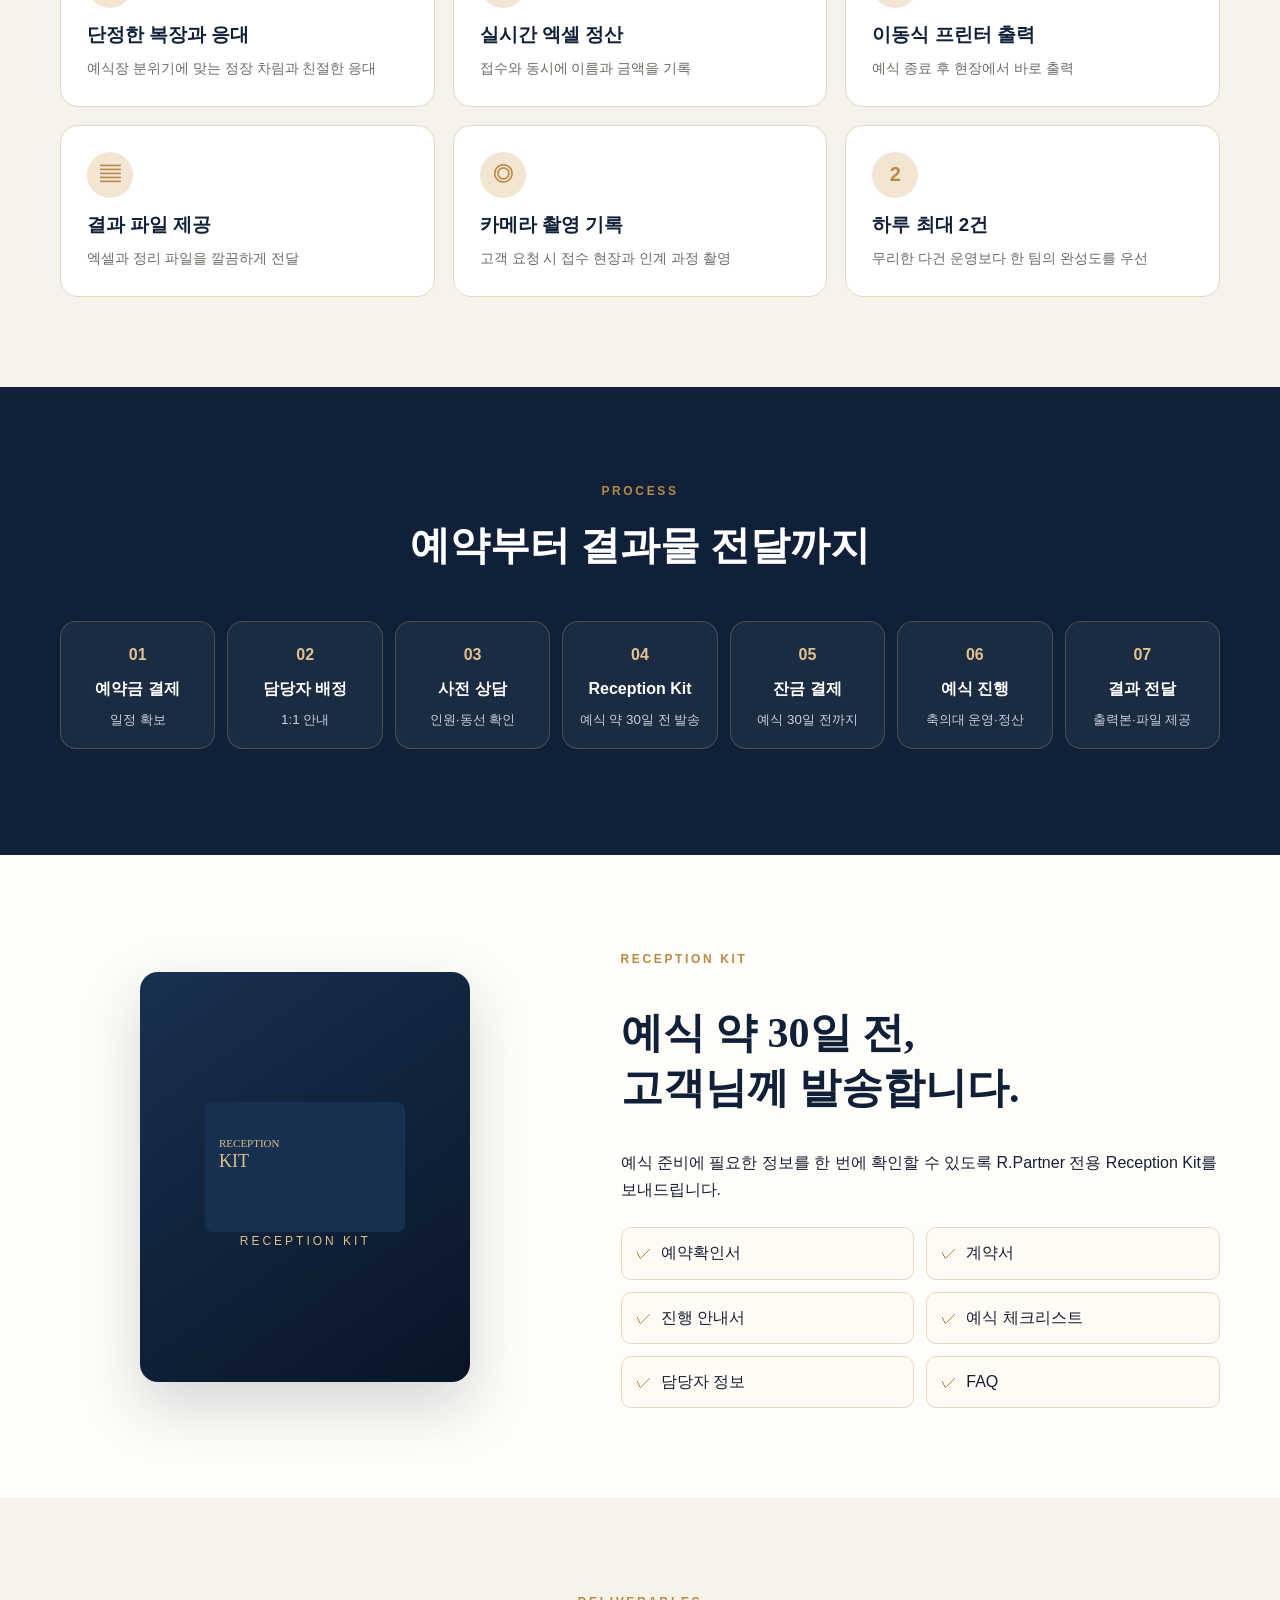
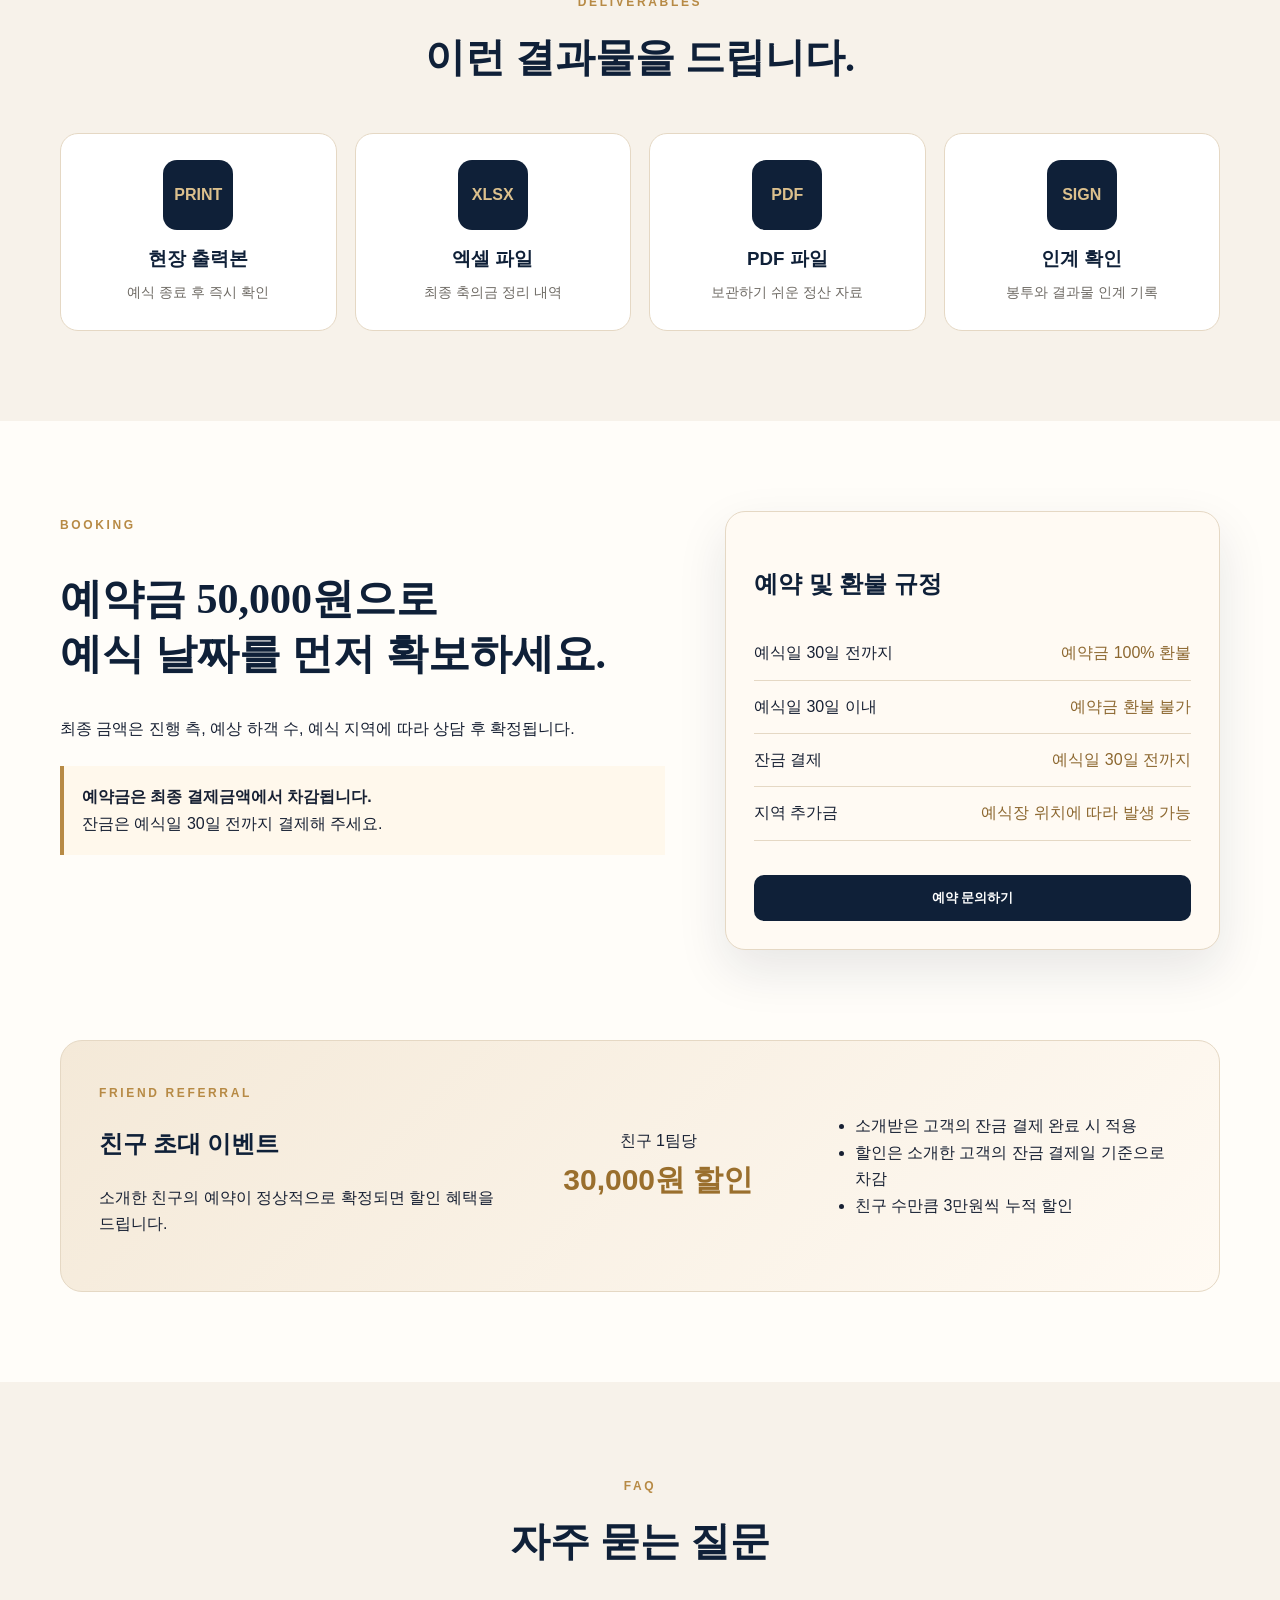
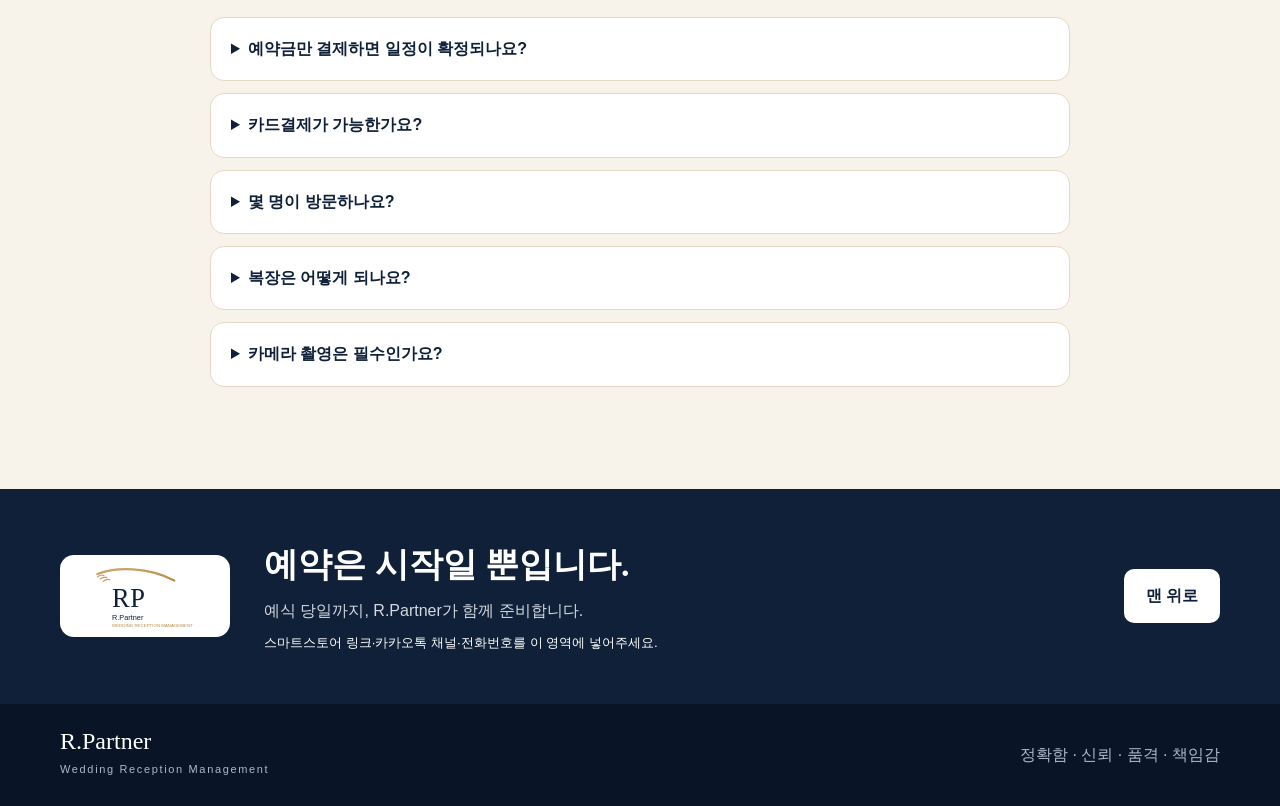
==== commit db8ab4ef: "Update: replace logo with branded SVG and de-emphasize deposit (show '문의')" ====
--- a/index.html
+++ b/index.html
@@ -7,9 +7,9 @@
 <link rel="stylesheet" href="styles.css">
 </head>
 <body>
-<header><div class="wrap nav"><a href="#top"><img src="assets/rpartner-logo.svg" alt="R.Partner"></a><nav><a href="#service">서비스</a><a href="#process">진행 절차</a><a href="#kit">Reception Kit</a><a href="#booking">예약 안내</a><a href="#faq">FAQ</a></nav><a class="pill" href="#booking">예약금 5만원</a></div></header>
+<header><div class="wrap nav"><a href="#top"><img src="assets/rpartner-logo.svg" alt="R.Partner"></a><nav><a href="#service">서비스</a><a href="#process">진행 절차</a><a href="#kit">Reception Kit</a><a href="#booking">예약 안내</a><a href="#faq">FAQ</a></nav><a class="pill" href="#booking">예약금: 문의</a></div></header>
 <main id="top">
-<section class="hero"><div class="wrap hero-grid"><div><span class="eyebrow">WEDDING RECEPTION MANAGEMENT</span><h1>당신의 가장 중요한 순간,<br><strong>R.Partner가 함께합니다.</strong></h1><p class="lead">축의금 접수부터 실시간 정산, 출력과 결과 파일 전달까지.<br>한 팀 한 팀 정확하고 품격 있게 운영합니다.</p><div class="actions"><a class="btn" href="#booking">예식 날짜 예약하기</a><a class="btn ghost" href="#process">진행 과정 보기</a></div><div class="trust"><span>사업자등록 업체</span><span>카드결제 가능</span><span>하루 최대 2건</span></div></div><aside class="deposit"><img src="assets/rpartner-logo.svg" alt=""><p>웨딩 리셉션 예약금</p><div class="price">50,000<small>원</small></div><p>예약금은 최종 결제금액에서 차감됩니다.</p><ul><li>예식일 30일 전까지 전액 환불</li><li>예식일 30일 이내 예약금 환불 불가</li><li>잔금은 예식일 30일 전까지 결제</li></ul></aside></div></section>
+<section class="hero"><div class="wrap hero-grid"><div><span class="eyebrow">WEDDING RECEPTION MANAGEMENT</span><h1>당신의 가장 중요한 순간,<br><strong>R.Partner가 함께합니다.</strong></h1><p class="lead">축의금 접수부터 실시간 정산, 출력과 결과 파일 전달까지.<br>한 팀 한 팀 정확하고 품격 있게 운영합니다.</p><div class="actions"><a class="btn" href="#booking">예식 날짜 예약하기</a><a class="btn ghost" href="#process">진행 과정 보기</a></div><div class="trust"><span>사업자등록 업체</span><span>카드결제 가능</span><span>하루 최대 2건</span></div></div><aside class="deposit"><img src="assets/rpartner-logo.svg" alt=""><p>웨딩 리셉션 예약금</p><div class="price">문의</div><p>예약금은 최종 결제금액에서 차감됩니다.</p><ul><li>예식일 30일 전까지 전액 환불</li><li>예식일 30일 이내 예약금 환불 불가</li><li>잔금은 예식일 30일 전까지 결제</li></ul></aside></div></section>
 <section class="section"><div class="wrap"><div class="heading"><span class="eyebrow">WHY R.PARTNER</span><h2>이런 걱정, 한 번쯤 해보셨나요?</h2></div><div class="cards four"><article><b>01</b><h3>축의금 누락</h3><p>이름이나 금액이 빠지지 않을까 걱정될 때</p></article><article><b>02</b><h3>현장 혼선</h3><p>식권과 접수가 한꺼번에 몰릴 때</p></article><article><b>03</b><h3>정산 오류</h3><p>예식 후 빠르고 정확한 정리가 필요할 때</p></article><article><b>04</b><h3>부모님 부담</h3><p>혼주와 가족이 축의대 운영까지 맡기 어려울 때</p></article></div><div class="banner"><strong>R.Partner가 해결합니다.</strong><span>단정한 복장 · 친절한 응대 · 기록 중심의 투명한 운영</span></div></div></section>
 <section id="service" class="section tint"><div class="wrap"><div class="heading"><span class="eyebrow">OUR SERVICE</span><h2>왜 R.Partner인가요?</h2></div><div class="cards three"><article><i>✓</i><h3>단정한 복장과 응대</h3><p>예식장 분위기에 맞는 정장 차림과 친절한 응대</p></article><article><i>◫</i><h3>실시간 엑셀 정산</h3><p>접수와 동시에 이름과 금액을 기록</p></article><article><i>▣</i><h3>이동식 프린터 출력</h3><p>예식 종료 후 현장에서 바로 출력</p></article><article><i>▤</i><h3>결과 파일 제공</h3><p>엑셀과 정리 파일을 깔끔하게 전달</p></article><article><i>◎</i><h3>카메라 촬영 기록</h3><p>고객 요청 시 접수 현장과 인계 과정 촬영</p></article><article><i>2</i><h3>하루 최대 2건</h3><p>무리한 다건 운영보다 한 팀의 완성도를 우선</p></article></div></div></section>
 <section id="process" class="section dark"><div class="wrap"><div class="heading light"><span class="eyebrow">PROCESS</span><h2>예약부터 결과물 전달까지</h2></div><ol class="timeline"><li><span>01</span><strong>예약금 결제</strong><small>일정 확보</small></li><li><span>02</span><strong>담당자 배정</strong><small>1:1 안내</small></li><li><span>03</span><strong>사전 상담</strong><small>인원·동선 확인</small></li><li><span>04</span><strong>Reception Kit</strong><small>예식 약 30일 전 발송</small></li><li><span>05</span><strong>잔금 결제</strong><small>예식 30일 전까지</small></li><li><span>06</span><strong>예식 진행</strong><small>축의대 운영·정산</small></li><li><span>07</span><strong>결과 전달</strong><small>출력본·파일 제공</small></li></ol></div></section>
--- a/styles.css
+++ b/styles.css
@@ -1 +1 @@
-:root{--navy:#0f2038;--gold:#b78a45;--cream:#f7f2ea;--paper:#fffdf9;--ink:#172033;--muted:#6e6a64;--line:#e5d8c4}*{box-sizing:border-box}html{scroll-behavior:smooth}body{margin:0;background:var(--paper);color:var(--ink);font-family:Arial,'Noto Sans KR',sans-serif;line-height:1.65}img{max-width:100%;display:block}a{text-decoration:none;color:inherit}.wrap{width:min(1160px,calc(100% - 40px));margin:auto}header{position:sticky;top:0;z-index:20;background:rgba(255,253,249,.94);border-bottom:1px solid var(--line);backdrop-filter:blur(12px)}.nav{height:80px;display:flex;align-items:center;gap:28px}.nav>a:first-child img{height:62px}.nav nav{display:flex;gap:24px;margin-left:auto}.nav nav a{font-size:14px}.pill{background:var(--navy);color:#fff;padding:10px 17px;border-radius:999px;font-weight:700}.hero{padding:88px 0;background:linear-gradient(135deg,#fffdf9,#f2eadf)}.hero-grid{display:grid;grid-template-columns:1.3fr .7fr;gap:56px;align-items:center}.eyebrow{font-size:12px;letter-spacing:.22em;color:var(--gold);font-weight:800}.hero h1,.heading h2,.kit h2,.booking h2,.referral h2,.closegrid h2{font-family:'Times New Roman','Batang',serif;color:var(--navy)}.hero h1{font-size:58px;line-height:1.18;font-weight:500;margin:18px 0}.hero h1 strong{font-weight:700}.lead{font-size:19px;color:#515864}.actions{display:flex;gap:12px;margin:30px 0 22px}.btn{display:inline-flex;justify-content:center;align-items:center;background:var(--navy);color:#fff;padding:14px 22px;border-radius:10px;font-weight:800;border:0;cursor:pointer}.ghost{background:transparent;color:var(--navy);border:1px solid var(--gold)}.trust{display:flex;gap:18px;flex-wrap:wrap;font-size:14px;color:#646b76}.trust span:before{content:'✓';color:var(--gold);margin-right:7px}.deposit{background:#fff;border:1px solid var(--line);border-radius:22px;padding:30px;box-shadow:0 25px 60px rgba(15,32,56,.12)}.deposit img{height:140px;margin:auto}.deposit>p:first-of-type{font-weight:800;color:var(--navy)}.price{font:54px 'Times New Roman';color:var(--navy)}.price small{font-size:20px}.deposit ul{padding-left:18px;color:#59616e;font-size:14px}.section{padding:90px 0}.heading{text-align:center;margin-bottom:42px}.heading h2{font-size:40px;margin:10px 0}.cards{display:grid;gap:18px}.four{grid-template-columns:repeat(4,1fr)}.three{grid-template-columns:repeat(3,1fr)}.cards article{background:#fff;border:1px solid var(--line);border-radius:18px;padding:26px}.cards b{color:var(--gold)}.cards i{width:46px;height:46px;border-radius:50%;display:grid;place-items:center;background:#f2e6d3;color:var(--gold);font-style:normal;font-weight:900;font-size:20px}.cards h3{color:var(--navy);margin:12px 0 6px}.cards p{margin:0;color:var(--muted);font-size:14px}.banner{margin-top:22px;padding:22px;border-radius:12px;background:var(--navy);color:#fff;text-align:center}.banner strong{color:#e0c492;margin-right:12px}.tint{background:var(--cream)}.dark{background:var(--navy);color:#fff}.light h2{color:#fff}.timeline{list-style:none;padding:0;display:grid;grid-template-columns:repeat(7,1fr);gap:12px}.timeline li{border:1px solid rgba(215,188,141,.25);border-radius:16px;padding:20px 12px;text-align:center;background:rgba(255,255,255,.05)}.timeline span{display:block;color:#dfc390;font-weight:800}.timeline strong{display:block;margin:8px 0}.timeline small{color:#cbd1da;display:block;line-height:1.3}.kit{display:grid;grid-template-columns:.9fr 1.1fr;gap:70px;align-items:center}.kitbox{width:330px;height:410px;margin:auto;background:linear-gradient(145deg,#18304f,#091526);border-radius:18px;padding:34px;display:flex;flex-direction:column;justify-content:center;align-items:center;color:#dcc08d;box-shadow:0 24px 60px rgba(15,32,56,.18)}.kitbox img{width:200px}.kitbox span{font-size:12px;letter-spacing:.25em}.kit h2,.booking h2{font-size:42px;line-height:1.3}.checks{display:grid;grid-template-columns:1fr 1fr;gap:12px;margin-top:24px}.checks span{padding:12px 14px;border:1px solid var(--line);border-radius:10px;background:#fffaf3}.checks span:before{content:'✓';color:var(--gold);margin-right:9px}.deliver article{text-align:center}.deliver b{display:grid;place-items:center;width:70px;height:70px;margin:0 auto 14px;background:var(--navy);color:#dcc08d;border-radius:14px}.booking{display:grid;grid-template-columns:1.1fr .9fr;gap:60px}.notice{margin-top:24px;padding:18px;border-left:4px solid var(--gold);background:#fff8ec}.notice strong,.notice span{display:block}.policy{background:#fffaf3;border:1px solid var(--line);border-radius:20px;padding:28px;box-shadow:0 20px 50px rgba(15,32,56,.1)}.policy h3{color:var(--navy);font-size:24px}.policy dl div{display:flex;justify-content:space-between;gap:20px;padding:13px 0;border-bottom:1px solid var(--line)}.policy dd{margin:0;color:#8c672f;text-align:right}.full{width:100%;margin-top:18px}.referral{padding-top:0}.referralbox{display:grid;grid-template-columns:1.1fr .7fr 1fr;gap:28px;align-items:center;padding:38px;border-radius:22px;background:linear-gradient(135deg,#f4e9d8,#fffaf3);border:1px solid var(--line)}.refprice{text-align:center}.refprice strong{display:block;font-size:30px;color:#9a6f2d}.faq{max-width:860px;margin:auto}.faq details{background:#fff;border:1px solid var(--line);border-radius:14px;padding:0 20px;margin-bottom:12px}.faq summary{padding:18px 0;font-weight:800;color:var(--navy);cursor:pointer}.faq p{color:var(--muted);padding-bottom:18px}.closing{background:var(--navy);padding:48px 0;color:#fff}.closegrid{display:grid;grid-template-columns:170px 1fr auto;gap:34px;align-items:center}.closegrid img{background:#fff;border-radius:14px;padding:8px}.closegrid h2{font-size:34px;color:#fff;margin:0}.closegrid p{margin:5px 0;color:#d3d8e1}.lightbtn{background:#fff;color:var(--navy)}footer{background:#091526;color:#aeb7c5;padding:22px 0}.foot{display:flex;justify-content:space-between;align-items:center}.foot strong{display:block;color:#fff;font:24px 'Times New Roman'}.foot span{font-size:11px;letter-spacing:.15em}@media(max-width:950px){.nav nav{display:none}.hero-grid,.kit,.booking{grid-template-columns:1fr}.four,.three{grid-template-columns:repeat(2,1fr)}.timeline{grid-template-columns:repeat(2,1fr)}.referralbox{grid-template-columns:1fr;text-align:center}.closegrid{grid-template-columns:140px 1fr}.closegrid .btn{grid-column:1/-1}}@media(max-width:640px){.wrap{width:calc(100% - 24px)}.hero{padding:55px 0}.hero h1{font-size:38px}.actions{flex-direction:column}.btn{width:100%}.section{padding:68px 0}.heading h2{font-size:32px}.four,.three,.timeline{grid-template-columns:1fr}.checks{grid-template-columns:1fr}.kitbox{width:280px;height:350px}.booking h2,.kit h2{font-size:34px}.policy dl div{display:block}.policy dd{text-align:left}.closegrid{grid-template-columns:1fr;text-align:center}.closegrid img{width:170px;margin:auto}.foot{display:block;text-align:center}}
+:root{--navy:#0f2038;--gold:#b78a45;--cream:#f7f2ea;--paper:#fffdf9;--ink:#172033;--muted:#6e6a64;--line:#e5d8c4}*{box-sizing:border-box}html{scroll-behavior:smooth}body{margin:0;background:var(--paper);color:var(--ink);font-family:Arial,'Noto Sans KR',sans-serif;line-height:1.65}img{max-width:100%;display:block}a{text-decoration:none;color:inherit}.wrap{width:min(1160px,calc(100% - 40px));margin:auto}header{position:sticky;top:0;z-index:20;background:rgba(255,253,249,.94);border-bottom:1px solid var(--line);backdrop-filter:blur(12px)}.nav{height:80px;display:flex;align-items:center;gap:28px}.nav>a:first-child img{height:62px}.nav nav{display:flex;gap:24px;margin-left:auto}.nav nav a{font-size:14px}.pill{background:var(--navy);color:#fff;padding:10px 17px;border-radius:999px;font-weight:700}.hero{padding:88px 0;background:linear-gradient(135deg,#fffdf9,#f2eadf)}.hero-grid{display:grid;grid-template-columns:1.3fr .7fr;gap:56px;align-items:center}.eyebrow{font-size:12px;letter-spacing:.22em;color:var(--gold);font-weight:800}.hero h1,.heading h2,.kit h2,.booking h2,.referral h2,.closegrid h2{font-family:'Times New Roman','Batang',serif;color:var(--navy)}.hero h1{font-size:58px;line-height:1.18;font-weight:500;margin:18px 0}.hero h1 strong{font-weight:700}.lead{font-size:19px;color:#515864}.actions{display:flex;gap:12px;margin:30px 0 22px}.btn{display:inline-flex;justify-content:center;align-items:center;background:var(--navy);color:#fff;padding:14px 22px;border-radius:10px;font-weight:800;border:0;cursor:pointer}.ghost{background:transparent;color:var(--navy);border:1px solid var(--gold)}.trust{display:flex;gap:18px;flex-wrap:wrap;font-size:14px;color:#646b76}.trust span:before{content:'✓';color:var(--gold);margin-right:7px}.deposit{background:#fff;border:1px solid var(--line);border-radius:22px;padding:30px;box-shadow:0 25px 60px rgba(15,32,56,.12)}.deposit img{height:140px;margin:auto}.deposit>p:first-of-type{font-weight:800;color:var(--navy)}.price{font:36px 'Times New Roman';color:var(--navy)}.price small{font-size:20px}.deposit ul{padding-left:18px;color:#59616e;font-size:14px}.section{padding:90px 0}.heading{text-align:center;margin-bottom:42px}.heading h2{font-size:40px;margin:10px 0}.cards{display:grid;gap:18px}.four{grid-template-columns:repeat(4,1fr)}.three{grid-template-columns:repeat(3,1fr)}.cards article{background:#fff;border:1px solid var(--line);border-radius:18px;padding:26px}.cards b{color:var(--gold)}.cards i{width:46px;height:46px;border-radius:50%;display:grid;place-items:center;background:#f2e6d3;color:var(--gold);font-style:normal;font-weight:900;font-size:20px}.cards h3{color:var(--navy);margin:12px 0 6px}.cards p{margin:0;color:var(--muted);font-size:14px}.banner{margin-top:22px;padding:22px;border-radius:12px;background:var(--navy);color:#fff;text-align:center}.banner strong{color:#e0c492;margin-right:12px}.tint{background:var(--cream)}.dark{background:var(--navy);color:#fff}.light h2{color:#fff}.timeline{list-style:none;padding:0;display:grid;grid-template-columns:repeat(7,1fr);gap:12px}.timeline li{border:1px solid rgba(215,188,141,.25);border-radius:16px;padding:20px 12px;text-align:center;background:rgba(255,255,255,.05)}.timeline span{display:block;color:#dfc390;font-weight:800}.timeline strong{display:block;margin:8px 0}.timeline small{color:#cbd1da;display:block;line-height:1.3}.kit{display:grid;grid-template-columns:.9fr 1.1fr;gap:70px;align-items:center}.kitbox{width:330px;height:410px;margin:auto;background:linear-gradient(145deg,#18304f,#091526);border-radius:18px;padding:34px;display:flex;flex-direction:column;justify-content:center;align-items:center;color:#dcc08d;box-shadow:0 24px 60px rgba(15,32,56,.18)}.kitbox img{width:200px}.kitbox span{font-size:12px;letter-spacing:.25em}.kit h2,.booking h2{font-size:42px;line-height:1.3}.checks{display:grid;grid-template-columns:1fr 1fr;gap:12px;margin-top:24px}.checks span{padding:12px 14px;border:1px solid var(--line);border-radius:10px;background:#fffaf3}.checks span:before{content:'✓';color:var(--gold);margin-right:9px}.deliver article{text-align:center}.deliver b{display:grid;place-items:center;width:70px;height:70px;margin:0 auto 14px;background:var(--navy);color:#dcc08d;border-radius:14px}.booking{display:grid;grid-template-columns:1.1fr .9fr;gap:60px}.notice{margin-top:24px;padding:18px;border-left:4px solid var(--gold);background:#fff8ec}.notice strong,.notice span{display:block}.policy{background:#fffaf3;border:1px solid var(--line);border-radius:20px;padding:28px;box-shadow:0 20px 50px rgba(15,32,56,.1)}.policy h3{color:var(--navy);font-size:24px}.policy dl div{display:flex;justify-content:space-between;gap:20px;padding:13px 0;border-bottom:1px solid var(--line)}.policy dd{margin:0;color:#8c672f;text-align:right}.full{width:100%;margin-top:18px}.referral{padding-top:0}.referralbox{display:grid;grid-template-columns:1.1fr .7fr 1fr;gap:28px;align-items:center;padding:38px;border-radius:22px;background:linear-gradient(135deg,#f4e9d8,#fffaf3);border:1px solid var(--line)}.refprice{text-align:center}.refprice strong{display:block;font-size:30px;color:#9a6f2d}.faq{max-width:860px;margin:auto}.faq details{background:#fff;border:1px solid var(--line);border-radius:14px;padding:0 20px;margin-bottom:12px}.faq summary{padding:18px 0;font-weight:800;color:var(--navy);cursor:pointer}.faq p{color:var(--muted);padding-bottom:18px}.closing{background:var(--navy);padding:48px 0;color:#fff}.closegrid{display:grid;grid-template-columns:170px 1fr auto;gap:34px;align-items:center}.closegrid img{background:#fff;border-radius:14px;padding:8px}.closegrid h2{font-size:34px;color:#fff;margin:0}.closegrid p{margin:5px 0;color:#d3d8e1}.lightbtn{background:#fff;color:var(--navy)}footer{background:#091526;color:#aeb7c5;padding:22px 0}.foot{display:flex;justify-content:space-between;align-items:center}.foot strong{display:block;color:#fff;font:24px 'Times New Roman'}.foot span{font-size:11px;letter-spacing:.15em}@media(max-width:950px){.nav nav{display:none}.hero-grid,.kit,.booking{grid-template-columns:1fr}.four,.three{grid-template-columns:repeat(2,1fr)}.timeline{grid-template-columns:repeat(2,1fr)}.referralbox{grid-template-columns:1fr;text-align:center}.closegrid{grid-template-columns:140px 1fr}.closegrid .btn{grid-column:1/-1}}@media(max-width:640px){.wrap{width:calc(100% - 24px)}.hero{padding:55px 0}.hero h1{font-size:38px}.actions{flex-direction:column}.btn{width:100%}.section{padding:68px 0}.heading h2{font-size:32px}.four,.three,.timeline{grid-template-columns:1fr}.checks{grid-template-columns:1fr}.kitbox{width:280px;height:350px}.booking h2,.kit h2{font-size:34px}.policy dl div{display:block}.policy dd{text-align:left}.closegrid{grid-template-columns:1fr;text-align:center}.closegrid img{width:170px;margin:auto}.foot{display:block;text-align:center}}
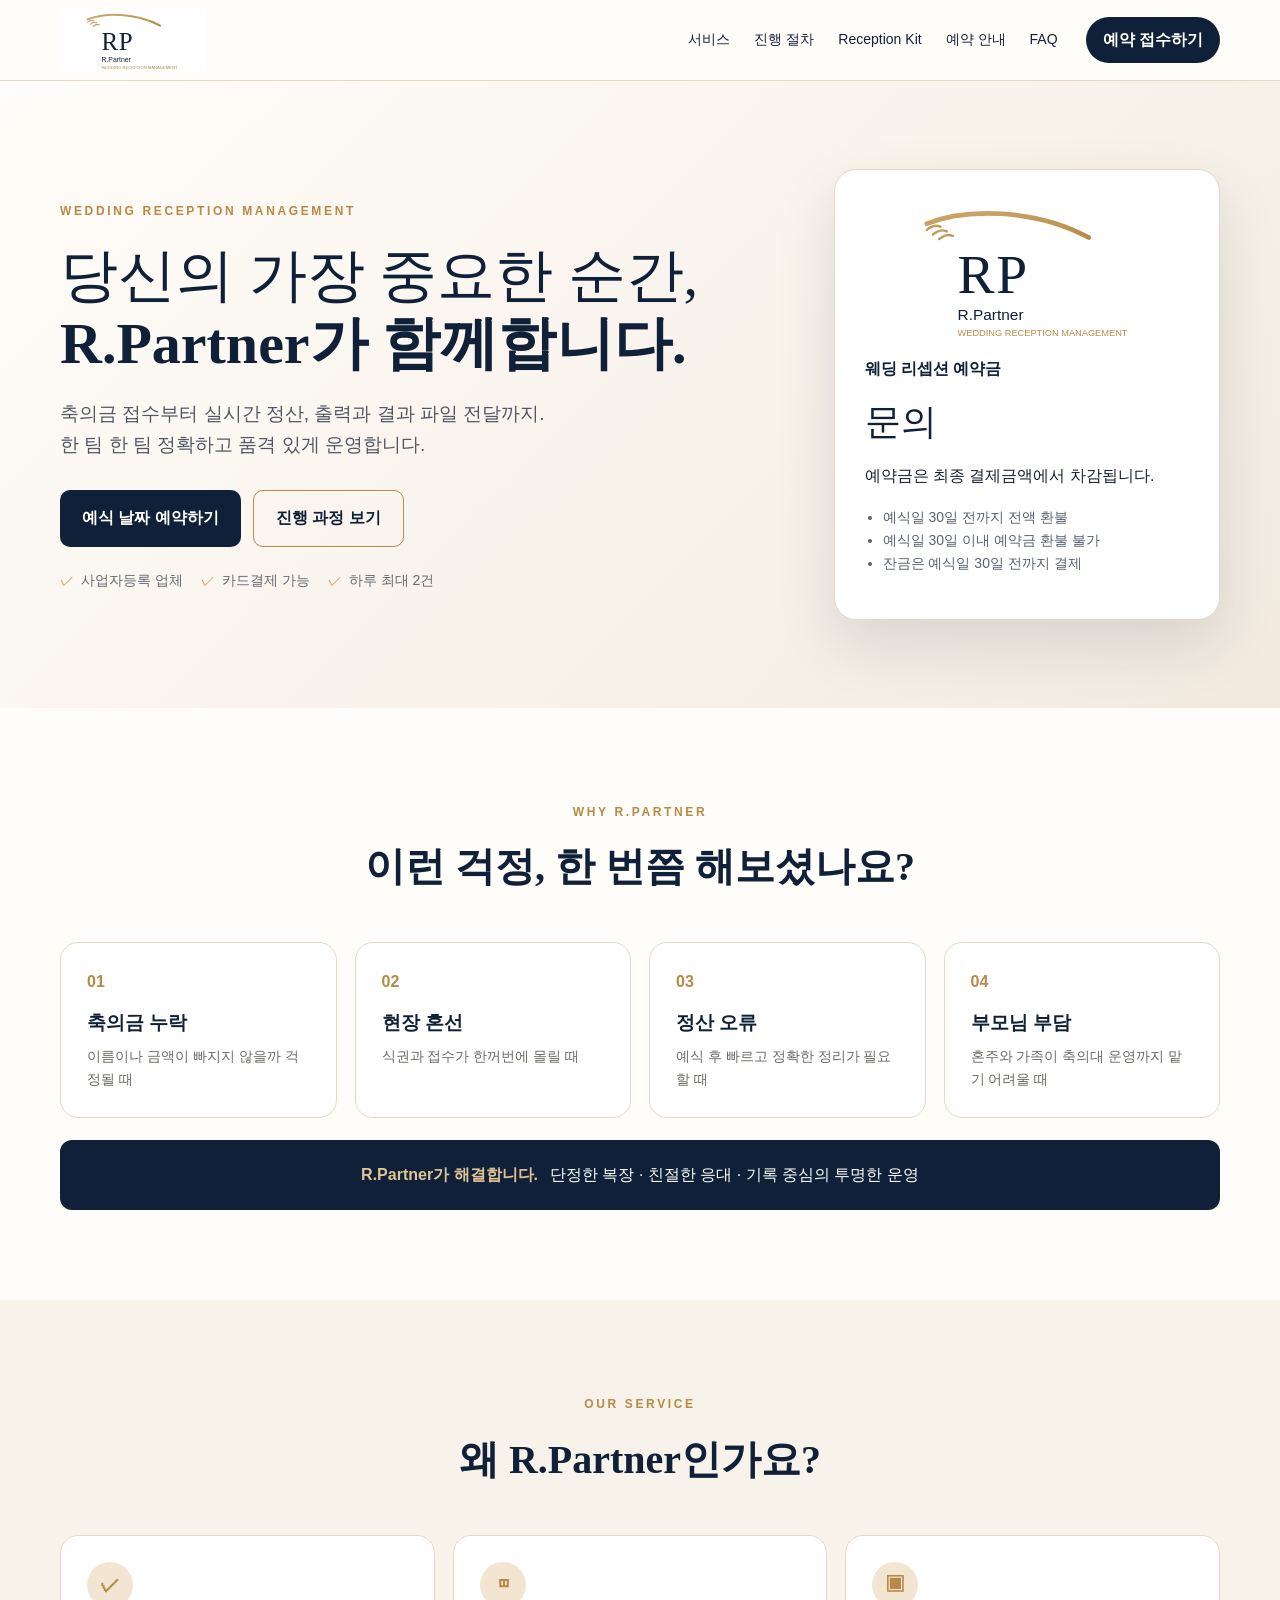
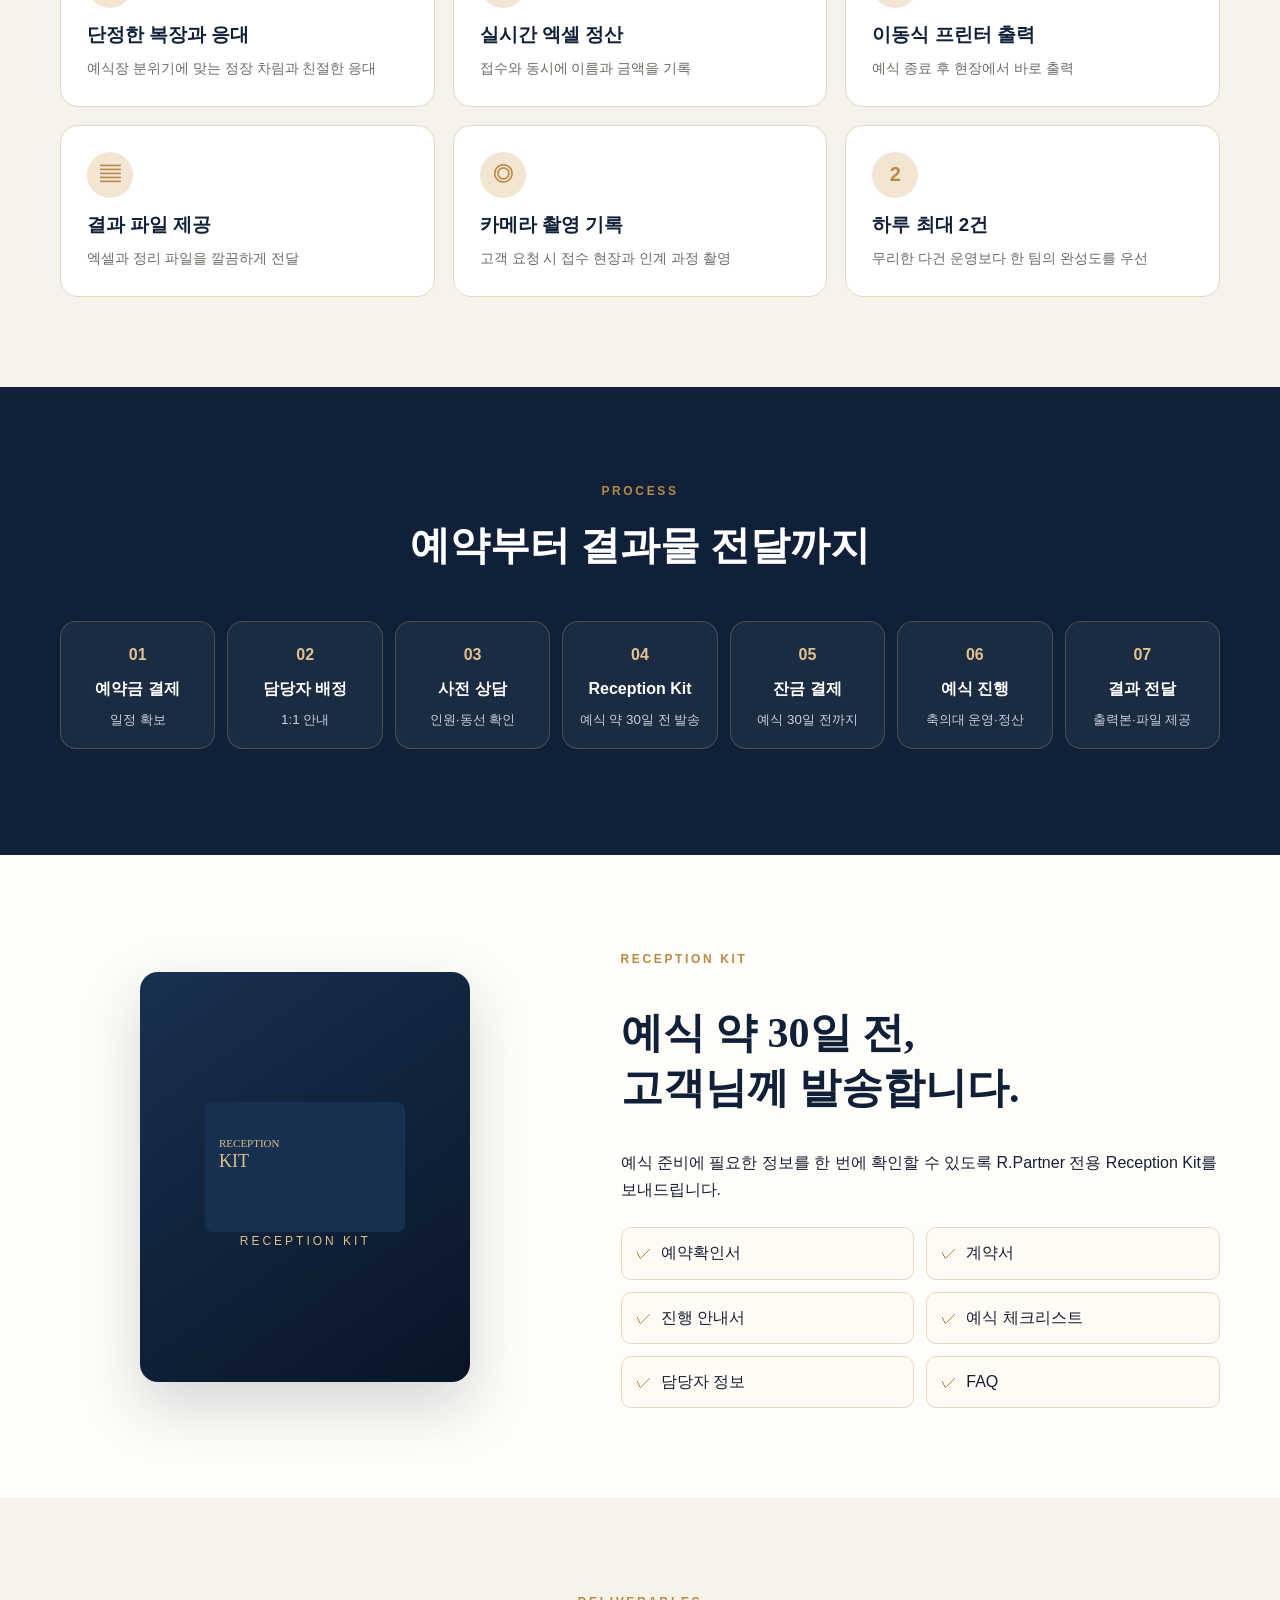
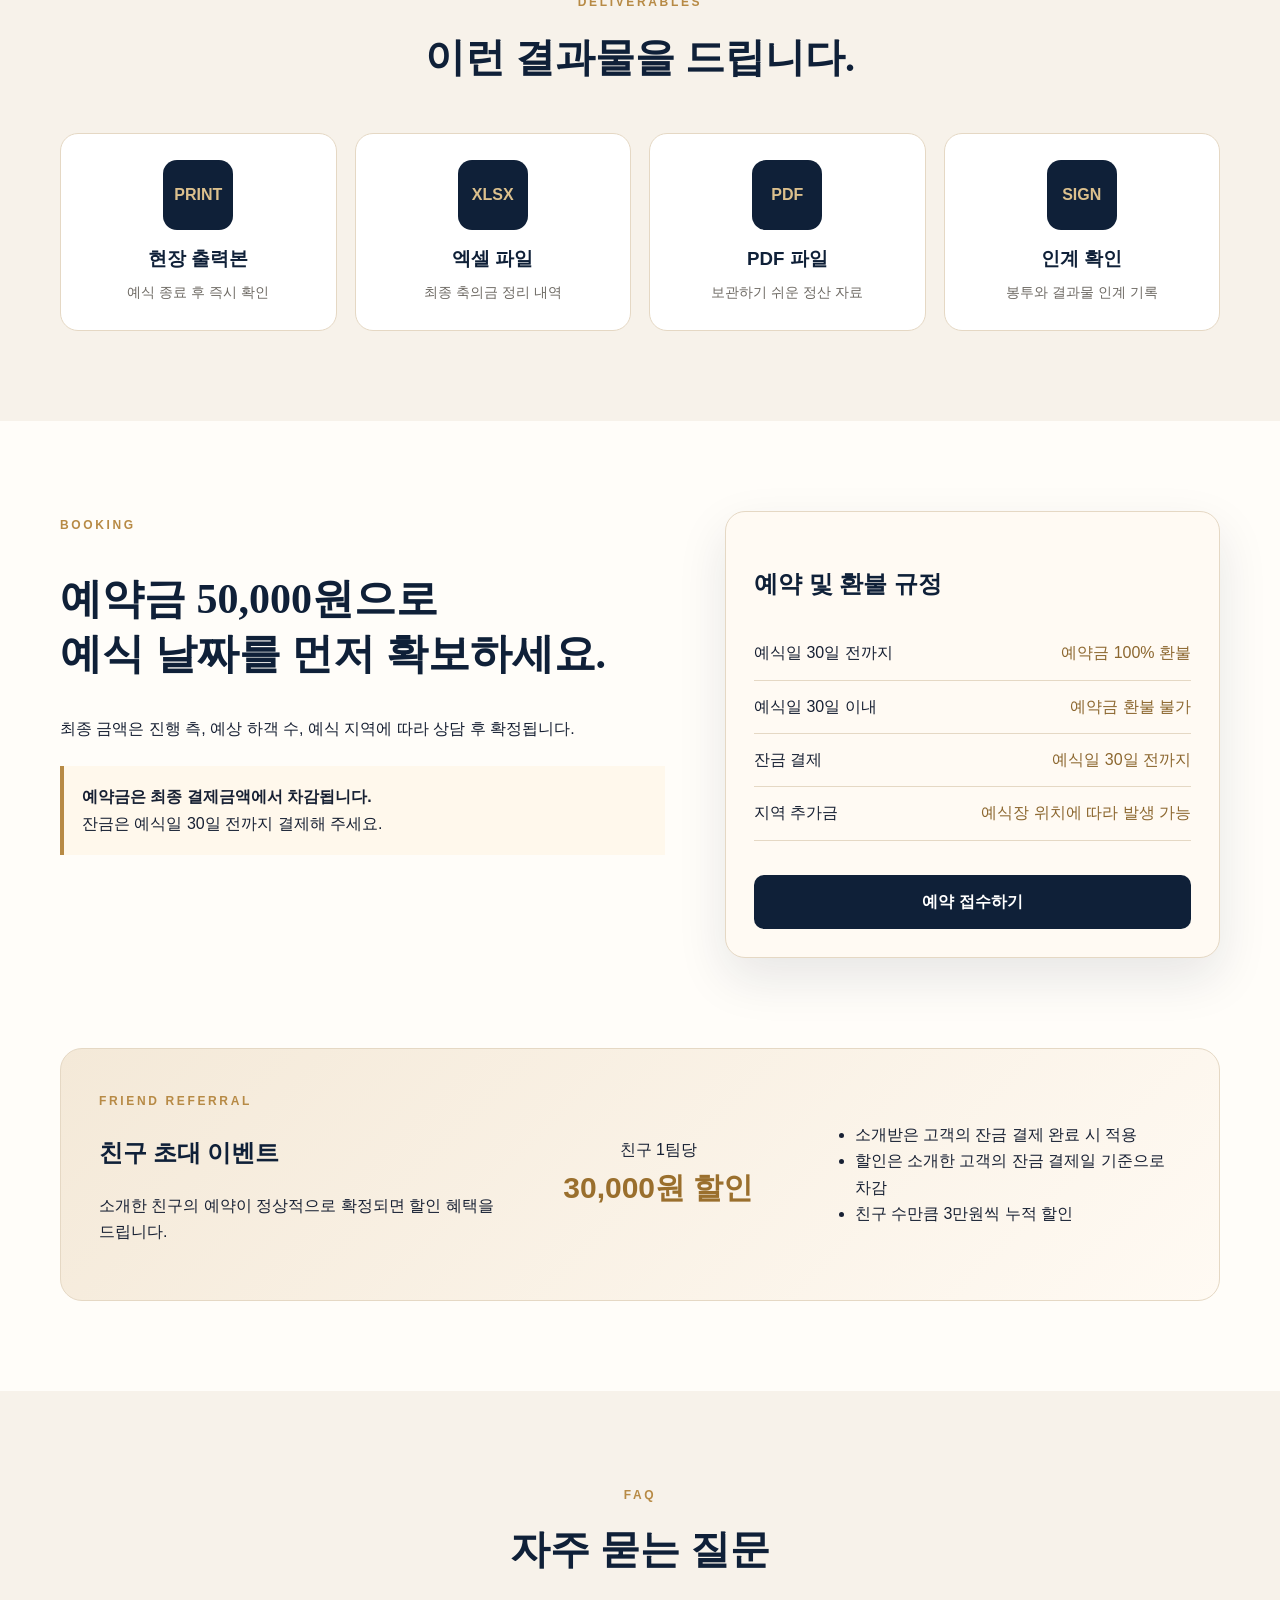
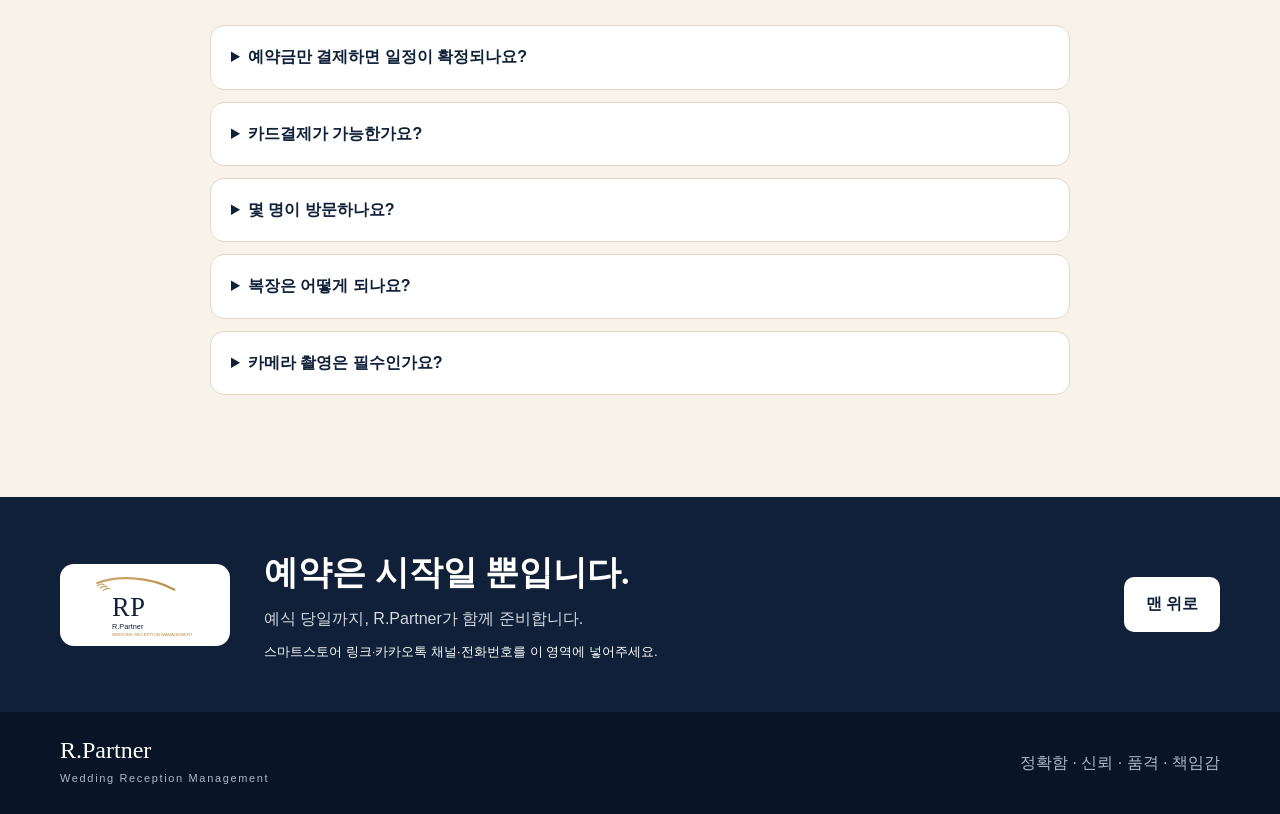
==== commit c071adb3: "Link booking buttons to shop URL: smartstore product page" ====
--- a/index.html
+++ b/index.html
@@ -7,15 +7,15 @@
 <link rel="stylesheet" href="styles.css">
 </head>
 <body>
-<header><div class="wrap nav"><a href="#top"><img src="assets/rpartner-logo.svg" alt="R.Partner"></a><nav><a href="#service">서비스</a><a href="#process">진행 절차</a><a href="#kit">Reception Kit</a><a href="#booking">예약 안내</a><a href="#faq">FAQ</a></nav><a class="pill" href="#booking">예약금: 문의</a></div></header>
+<header><div class="wrap nav"><a href="#top"><img src="assets/rpartner-logo.svg" alt="R.Partner"></a><nav><a href="#service">서비스</a><a href="#process">진행 절차</a><a href="#kit">Reception Kit</a><a href="#booking">예약 안내</a><a href="#faq">FAQ</a></nav><a class="pill" href="https://smartstore.naver.com/dreamy_fairytaleshop/products/13698900635" target="_blank" rel="noopener noreferrer">예약 접수하기</a></div></header>
 <main id="top">
-<section class="hero"><div class="wrap hero-grid"><div><span class="eyebrow">WEDDING RECEPTION MANAGEMENT</span><h1>당신의 가장 중요한 순간,<br><strong>R.Partner가 함께합니다.</strong></h1><p class="lead">축의금 접수부터 실시간 정산, 출력과 결과 파일 전달까지.<br>한 팀 한 팀 정확하고 품격 있게 운영합니다.</p><div class="actions"><a class="btn" href="#booking">예식 날짜 예약하기</a><a class="btn ghost" href="#process">진행 과정 보기</a></div><div class="trust"><span>사업자등록 업체</span><span>카드결제 가능</span><span>하루 최대 2건</span></div></div><aside class="deposit"><img src="assets/rpartner-logo.svg" alt=""><p>웨딩 리셉션 예약금</p><div class="price">문의</div><p>예약금은 최종 결제금액에서 차감됩니다.</p><ul><li>예식일 30일 전까지 전액 환불</li><li>예식일 30일 이내 예약금 환불 불가</li><li>잔금은 예식일 30일 전까지 결제</li></ul></aside></div></section>
+<section class="hero"><div class="wrap hero-grid"><div><span class="eyebrow">WEDDING RECEPTION MANAGEMENT</span><h1>당신의 가장 중요한 순간,<br><strong>R.Partner가 함께합니다.</strong></h1><p class="lead">축의금 접수부터 실시간 정산, 출력과 결과 파일 전달까지.<br>한 팀 한 팀 정확하고 품격 있게 운영합니다.</p><div class="actions"><a class="btn" href="https://smartstore.naver.com/dreamy_fairytaleshop/products/13698900635" target="_blank" rel="noopener noreferrer">예식 날짜 예약하기</a><a class="btn ghost" href="#process">진행 과정 보기</a></div><div class="trust"><span>사업자등록 업체</span><span>카드결제 가능</span><span>하루 최대 2건</span></div></div><aside class="deposit"><img src="assets/rpartner-logo.svg" alt=""><p>웨딩 리셉션 예약금</p><div class="price">문의</div><p>예약금은 최종 결제금액에서 차감됩니다.</p><ul><li>예식일 30일 전까지 전액 환불</li><li>예식일 30일 이내 예약금 환불 불가</li><li>잔금은 예식일 30일 전까지 결제</li></ul></aside></div></section>
 <section class="section"><div class="wrap"><div class="heading"><span class="eyebrow">WHY R.PARTNER</span><h2>이런 걱정, 한 번쯤 해보셨나요?</h2></div><div class="cards four"><article><b>01</b><h3>축의금 누락</h3><p>이름이나 금액이 빠지지 않을까 걱정될 때</p></article><article><b>02</b><h3>현장 혼선</h3><p>식권과 접수가 한꺼번에 몰릴 때</p></article><article><b>03</b><h3>정산 오류</h3><p>예식 후 빠르고 정확한 정리가 필요할 때</p></article><article><b>04</b><h3>부모님 부담</h3><p>혼주와 가족이 축의대 운영까지 맡기 어려울 때</p></article></div><div class="banner"><strong>R.Partner가 해결합니다.</strong><span>단정한 복장 · 친절한 응대 · 기록 중심의 투명한 운영</span></div></div></section>
 <section id="service" class="section tint"><div class="wrap"><div class="heading"><span class="eyebrow">OUR SERVICE</span><h2>왜 R.Partner인가요?</h2></div><div class="cards three"><article><i>✓</i><h3>단정한 복장과 응대</h3><p>예식장 분위기에 맞는 정장 차림과 친절한 응대</p></article><article><i>◫</i><h3>실시간 엑셀 정산</h3><p>접수와 동시에 이름과 금액을 기록</p></article><article><i>▣</i><h3>이동식 프린터 출력</h3><p>예식 종료 후 현장에서 바로 출력</p></article><article><i>▤</i><h3>결과 파일 제공</h3><p>엑셀과 정리 파일을 깔끔하게 전달</p></article><article><i>◎</i><h3>카메라 촬영 기록</h3><p>고객 요청 시 접수 현장과 인계 과정 촬영</p></article><article><i>2</i><h3>하루 최대 2건</h3><p>무리한 다건 운영보다 한 팀의 완성도를 우선</p></article></div></div></section>
 <section id="process" class="section dark"><div class="wrap"><div class="heading light"><span class="eyebrow">PROCESS</span><h2>예약부터 결과물 전달까지</h2></div><ol class="timeline"><li><span>01</span><strong>예약금 결제</strong><small>일정 확보</small></li><li><span>02</span><strong>담당자 배정</strong><small>1:1 안내</small></li><li><span>03</span><strong>사전 상담</strong><small>인원·동선 확인</small></li><li><span>04</span><strong>Reception Kit</strong><small>예식 약 30일 전 발송</small></li><li><span>05</span><strong>잔금 결제</strong><small>예식 30일 전까지</small></li><li><span>06</span><strong>예식 진행</strong><small>축의대 운영·정산</small></li><li><span>07</span><strong>결과 전달</strong><small>출력본·파일 제공</small></li></ol></div></section>
 <section id="kit" class="section"><div class="wrap kit"><div class="kitbox"><img src="assets/rpartner-kit.svg" alt="R.Partner Reception Kit"><span>RECEPTION KIT</span></div><div><span class="eyebrow">RECEPTION KIT</span><h2>예식 약 30일 전,<br>고객님께 발송합니다.</h2><p>예식 준비에 필요한 정보를 한 번에 확인할 수 있도록 R.Partner 전용 Reception Kit를 보내드립니다.</p><div class="checks"><span>예약확인서</span><span>계약서</span><span>진행 안내서</span><span>예식 체크리스트</span><span>담당자 정보</span><span>FAQ</span></div></div></div></section>
 <section class="section tint"><div class="wrap"><div class="heading"><span class="eyebrow">DELIVERABLES</span><h2>이런 결과물을 드립니다.</h2></div><div class="cards four deliver"><article><b>PRINT</b><h3>현장 출력본</h3><p>예식 종료 후 즉시 확인</p></article><article><b>XLSX</b><h3>엑셀 파일</h3><p>최종 축의금 정리 내역</p></article><article><b>PDF</b><h3>PDF 파일</h3><p>보관하기 쉬운 정산 자료</p></article><article><b>SIGN</b><h3>인계 확인</h3><p>봉투와 결과물 인계 기록</p></article></div></div></section>
-<section id="booking" class="section"><div class="wrap booking"><div><span class="eyebrow">BOOKING</span><h2>예약금 50,000원으로<br>예식 날짜를 먼저 확보하세요.</h2><p>최종 금액은 진행 측, 예상 하객 수, 예식 지역에 따라 상담 후 확정됩니다.</p><div class="notice"><strong>예약금은 최종 결제금액에서 차감됩니다.</strong><span>잔금은 예식일 30일 전까지 결제해 주세요.</span></div></div><aside class="policy"><h3>예약 및 환불 규정</h3><dl><div><dt>예식일 30일 전까지</dt><dd>예약금 100% 환불</dd></div><div><dt>예식일 30일 이내</dt><dd>예약금 환불 불가</dd></div><div><dt>잔금 결제</dt><dd>예식일 30일 전까지</dd></div><div><dt>지역 추가금</dt><dd>예식장 위치에 따라 발생 가능</dd></div></dl><button type="button" class="btn full" onclick="document.getElementById('contact').scrollIntoView({behavior:'smooth'})">예약 문의하기</button></aside></div></section>
+<section id="booking" class="section"><div class="wrap booking"><div><span class="eyebrow">BOOKING</span><h2>예약금 50,000원으로<br>예식 날짜를 먼저 확보하세요.</h2><p>최종 금액은 진행 측, 예상 하객 수, 예식 지역에 따라 상담 후 확정됩니다.</p><div class="notice"><strong>예약금은 최종 결제금액에서 차감됩니다.</strong><span>잔금은 예식일 30일 전까지 결제해 주세요.</span></div></div><aside class="policy"><h3>예약 및 환불 규정</h3><dl><div><dt>예식일 30일 전까지</dt><dd>예약금 100% 환불</dd></div><div><dt>예식일 30일 이내</dt><dd>예약금 환불 불가</dd></div><div><dt>잔금 결제</dt><dd>예식일 30일 전까지</dd></div><div><dt>지역 추가금</dt><dd>예식장 위치에 따라 발생 가능</dd></div></dl><a class="btn full" href="https://smartstore.naver.com/dreamy_fairytaleshop/products/13698900635" target="_blank" rel="noopener noreferrer">예약 접수하기</a></aside></div></section>
 <section class="section referral"><div class="wrap referralbox"><div><span class="eyebrow">FRIEND REFERRAL</span><h2>친구 초대 이벤트</h2><p>소개한 친구의 예약이 정상적으로 확정되면 할인 혜택을 드립니다.</p></div><div class="refprice">친구 1팀당<strong>30,000원 할인</strong></div><ul><li>소개받은 고객의 잔금 결제 완료 시 적용</li><li>할인은 소개한 고객의 잔금 결제일 기준으로 차감</li><li>친구 수만큼 3만원씩 누적 할인</li></ul></div></section>
 <section id="faq" class="section tint"><div class="wrap"><div class="heading"><span class="eyebrow">FAQ</span><h2>자주 묻는 질문</h2></div><div class="faq"><details><summary>예약금만 결제하면 일정이 확정되나요?</summary><p>상담으로 일정 가능 여부를 확인한 뒤 예약금 결제가 완료되면 확정됩니다.</p></details><details><summary>카드결제가 가능한가요?</summary><p>네. 예약금과 잔금 모두 카드결제가 가능합니다.</p></details><details><summary>몇 명이 방문하나요?</summary><p>예상 하객 수와 현장 동선에 따라 배정 인원을 안내드립니다.</p></details><details><summary>복장은 어떻게 되나요?</summary><p>예식장 분위기에 맞는 단정한 정장 차림으로 진행합니다.</p></details><details><summary>카메라 촬영은 필수인가요?</summary><p>필수가 아니며 고객 요청 시 접수 현장과 인계 과정을 촬영합니다.</p></details></div></div></section>
 <section id="contact" class="closing"><div class="wrap closegrid"><img src="assets/rpartner-logo.svg" alt="R.Partner"><div><h2>예약은 시작일 뿐입니다.</h2><p>예식 당일까지, R.Partner가 함께 준비합니다.</p><small>스마트스토어 링크·카카오톡 채널·전화번호를 이 영역에 넣어주세요.</small></div><a class="btn lightbtn" href="#top">맨 위로</a></div></section>
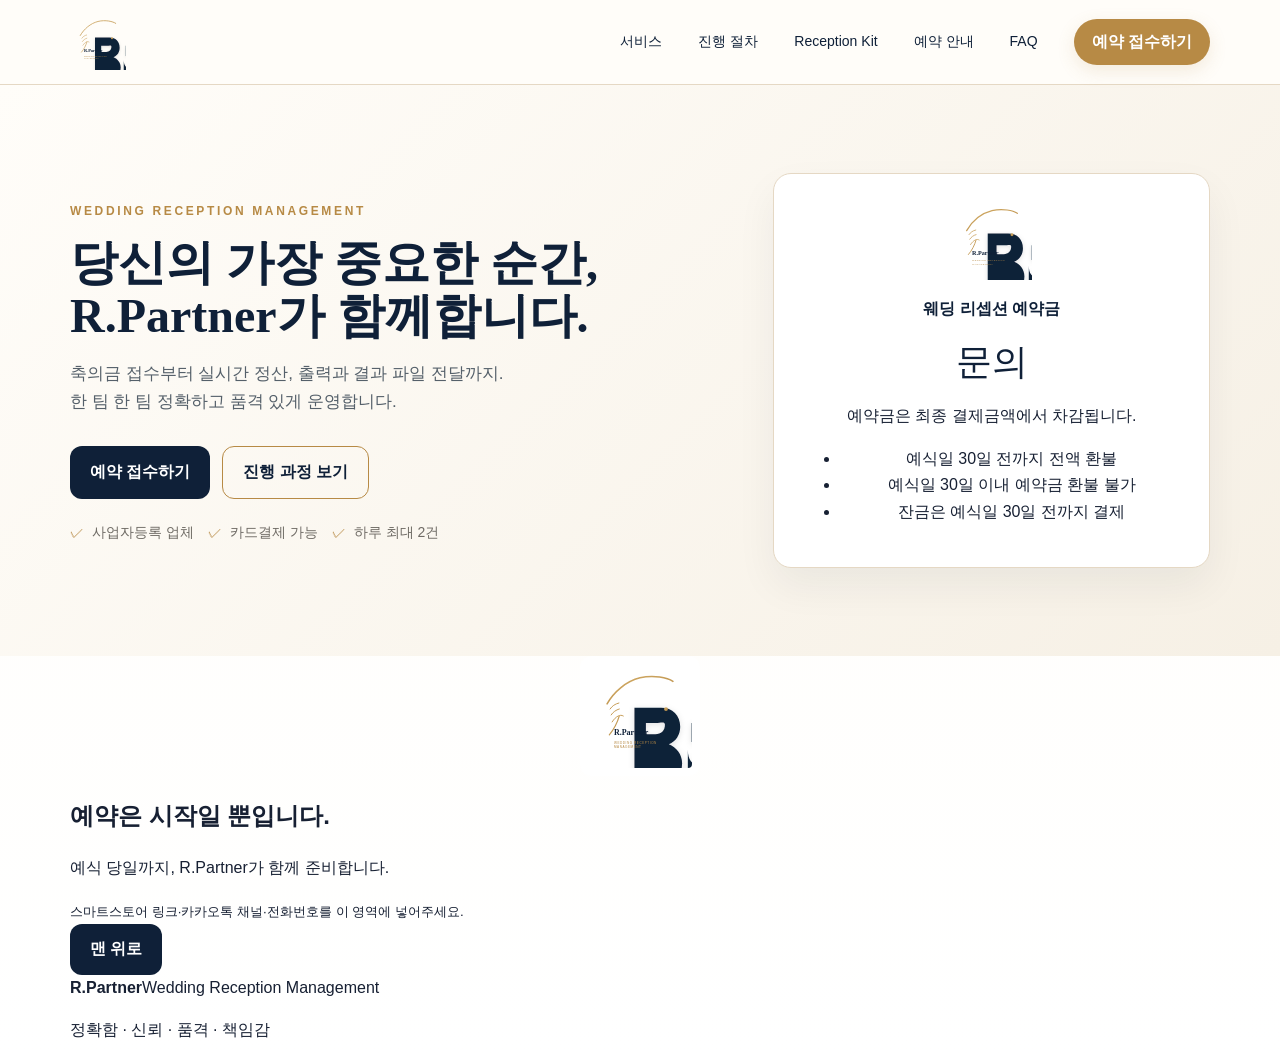
==== commit d20d42ad: "Replace raster logo with traced SVG vector and update HTML to reference crisp SVG logo" ====
--- a/index.html
+++ b/index.html
@@ -1,23 +1,77 @@
 <!doctype html>
 <html lang="ko">
 <head>
-<meta charset="utf-8"><meta name="viewport" content="width=device-width,initial-scale=1">
+<meta charset="utf-8">
+<meta name="viewport" content="width=device-width,initial-scale=1">
 <meta name="description" content="R.Partner 웨딩 리셉션 매니지먼트">
 <title>R.Partner | Wedding Reception Management</title>
 <link rel="stylesheet" href="styles.css">
 </head>
 <body>
-<header><div class="wrap nav"><a href="#top"><img src="assets/rpartner-logo.svg" alt="R.Partner"></a><nav><a href="#service">서비스</a><a href="#process">진행 절차</a><a href="#kit">Reception Kit</a><a href="#booking">예약 안내</a><a href="#faq">FAQ</a></nav><a class="pill" href="https://smartstore.naver.com/dreamy_fairytaleshop/products/13698900635" target="_blank" rel="noopener noreferrer">예약 접수하기</a></div></header>
+<header>
+  <div class="wrap nav">
+    <a href="#top">
+      <img src="assets/rpartner-logo.svg" alt="R.Partner logo" class="site-logo">
+    </a>
+    <nav>
+      <a href="#service">서비스</a>
+      <a href="#process">진행 절차</a>
+      <a href="#kit">Reception Kit</a>
+      <a href="#booking">예약 안내</a>
+      <a href="#faq">FAQ</a>
+    </nav>
+    <a class="pill" id="pill-booking" href="https://smartstore.naver.com/dreamy_fairytaleshop/products/13698900635?utm_source=site&utm_medium=button&utm_campaign=booking" target="_blank" rel="noopener noreferrer">예약 접수하기</a>
+  </div>
+</header>
 <main id="top">
-<section class="hero"><div class="wrap hero-grid"><div><span class="eyebrow">WEDDING RECEPTION MANAGEMENT</span><h1>당신의 가장 중요한 순간,<br><strong>R.Partner가 함께합니다.</strong></h1><p class="lead">축의금 접수부터 실시간 정산, 출력과 결과 파일 전달까지.<br>한 팀 한 팀 정확하고 품격 있게 운영합니다.</p><div class="actions"><a class="btn" href="https://smartstore.naver.com/dreamy_fairytaleshop/products/13698900635" target="_blank" rel="noopener noreferrer">예식 날짜 예약하기</a><a class="btn ghost" href="#process">진행 과정 보기</a></div><div class="trust"><span>사업자등록 업체</span><span>카드결제 가능</span><span>하루 최대 2건</span></div></div><aside class="deposit"><img src="assets/rpartner-logo.svg" alt=""><p>웨딩 리셉션 예약금</p><div class="price">문의</div><p>예약금은 최종 결제금액에서 차감됩니다.</p><ul><li>예식일 30일 전까지 전액 환불</li><li>예식일 30일 이내 예약금 환불 불가</li><li>잔금은 예식일 30일 전까지 결제</li></ul></aside></div></section>
-<section class="section"><div class="wrap"><div class="heading"><span class="eyebrow">WHY R.PARTNER</span><h2>이런 걱정, 한 번쯤 해보셨나요?</h2></div><div class="cards four"><article><b>01</b><h3>축의금 누락</h3><p>이름이나 금액이 빠지지 않을까 걱정될 때</p></article><article><b>02</b><h3>현장 혼선</h3><p>식권과 접수가 한꺼번에 몰릴 때</p></article><article><b>03</b><h3>정산 오류</h3><p>예식 후 빠르고 정확한 정리가 필요할 때</p></article><article><b>04</b><h3>부모님 부담</h3><p>혼주와 가족이 축의대 운영까지 맡기 어려울 때</p></article></div><div class="banner"><strong>R.Partner가 해결합니다.</strong><span>단정한 복장 · 친절한 응대 · 기록 중심의 투명한 운영</span></div></div></section>
-<section id="service" class="section tint"><div class="wrap"><div class="heading"><span class="eyebrow">OUR SERVICE</span><h2>왜 R.Partner인가요?</h2></div><div class="cards three"><article><i>✓</i><h3>단정한 복장과 응대</h3><p>예식장 분위기에 맞는 정장 차림과 친절한 응대</p></article><article><i>◫</i><h3>실시간 엑셀 정산</h3><p>접수와 동시에 이름과 금액을 기록</p></article><article><i>▣</i><h3>이동식 프린터 출력</h3><p>예식 종료 후 현장에서 바로 출력</p></article><article><i>▤</i><h3>결과 파일 제공</h3><p>엑셀과 정리 파일을 깔끔하게 전달</p></article><article><i>◎</i><h3>카메라 촬영 기록</h3><p>고객 요청 시 접수 현장과 인계 과정 촬영</p></article><article><i>2</i><h3>하루 최대 2건</h3><p>무리한 다건 운영보다 한 팀의 완성도를 우선</p></article></div></div></section>
-<section id="process" class="section dark"><div class="wrap"><div class="heading light"><span class="eyebrow">PROCESS</span><h2>예약부터 결과물 전달까지</h2></div><ol class="timeline"><li><span>01</span><strong>예약금 결제</strong><small>일정 확보</small></li><li><span>02</span><strong>담당자 배정</strong><small>1:1 안내</small></li><li><span>03</span><strong>사전 상담</strong><small>인원·동선 확인</small></li><li><span>04</span><strong>Reception Kit</strong><small>예식 약 30일 전 발송</small></li><li><span>05</span><strong>잔금 결제</strong><small>예식 30일 전까지</small></li><li><span>06</span><strong>예식 진행</strong><small>축의대 운영·정산</small></li><li><span>07</span><strong>결과 전달</strong><small>출력본·파일 제공</small></li></ol></div></section>
-<section id="kit" class="section"><div class="wrap kit"><div class="kitbox"><img src="assets/rpartner-kit.svg" alt="R.Partner Reception Kit"><span>RECEPTION KIT</span></div><div><span class="eyebrow">RECEPTION KIT</span><h2>예식 약 30일 전,<br>고객님께 발송합니다.</h2><p>예식 준비에 필요한 정보를 한 번에 확인할 수 있도록 R.Partner 전용 Reception Kit를 보내드립니다.</p><div class="checks"><span>예약확인서</span><span>계약서</span><span>진행 안내서</span><span>예식 체크리스트</span><span>담당자 정보</span><span>FAQ</span></div></div></div></section>
-<section class="section tint"><div class="wrap"><div class="heading"><span class="eyebrow">DELIVERABLES</span><h2>이런 결과물을 드립니다.</h2></div><div class="cards four deliver"><article><b>PRINT</b><h3>현장 출력본</h3><p>예식 종료 후 즉시 확인</p></article><article><b>XLSX</b><h3>엑셀 파일</h3><p>최종 축의금 정리 내역</p></article><article><b>PDF</b><h3>PDF 파일</h3><p>보관하기 쉬운 정산 자료</p></article><article><b>SIGN</b><h3>인계 확인</h3><p>봉투와 결과물 인계 기록</p></article></div></div></section>
-<section id="booking" class="section"><div class="wrap booking"><div><span class="eyebrow">BOOKING</span><h2>예약금 50,000원으로<br>예식 날짜를 먼저 확보하세요.</h2><p>최종 금액은 진행 측, 예상 하객 수, 예식 지역에 따라 상담 후 확정됩니다.</p><div class="notice"><strong>예약금은 최종 결제금액에서 차감됩니다.</strong><span>잔금은 예식일 30일 전까지 결제해 주세요.</span></div></div><aside class="policy"><h3>예약 및 환불 규정</h3><dl><div><dt>예식일 30일 전까지</dt><dd>예약금 100% 환불</dd></div><div><dt>예식일 30일 이내</dt><dd>예약금 환불 불가</dd></div><div><dt>잔금 결제</dt><dd>예식일 30일 전까지</dd></div><div><dt>지역 추가금</dt><dd>예식장 위치에 따라 발생 가능</dd></div></dl><a class="btn full" href="https://smartstore.naver.com/dreamy_fairytaleshop/products/13698900635" target="_blank" rel="noopener noreferrer">예약 접수하기</a></aside></div></section>
-<section class="section referral"><div class="wrap referralbox"><div><span class="eyebrow">FRIEND REFERRAL</span><h2>친구 초대 이벤트</h2><p>소개한 친구의 예약이 정상적으로 확정되면 할인 혜택을 드립니다.</p></div><div class="refprice">친구 1팀당<strong>30,000원 할인</strong></div><ul><li>소개받은 고객의 잔금 결제 완료 시 적용</li><li>할인은 소개한 고객의 잔금 결제일 기준으로 차감</li><li>친구 수만큼 3만원씩 누적 할인</li></ul></div></section>
-<section id="faq" class="section tint"><div class="wrap"><div class="heading"><span class="eyebrow">FAQ</span><h2>자주 묻는 질문</h2></div><div class="faq"><details><summary>예약금만 결제하면 일정이 확정되나요?</summary><p>상담으로 일정 가능 여부를 확인한 뒤 예약금 결제가 완료되면 확정됩니다.</p></details><details><summary>카드결제가 가능한가요?</summary><p>네. 예약금과 잔금 모두 카드결제가 가능합니다.</p></details><details><summary>몇 명이 방문하나요?</summary><p>예상 하객 수와 현장 동선에 따라 배정 인원을 안내드립니다.</p></details><details><summary>복장은 어떻게 되나요?</summary><p>예식장 분위기에 맞는 단정한 정장 차림으로 진행합니다.</p></details><details><summary>카메라 촬영은 필수인가요?</summary><p>필수가 아니며 고객 요청 시 접수 현장과 인계 과정을 촬영합니다.</p></details></div></div></section>
-<section id="contact" class="closing"><div class="wrap closegrid"><img src="assets/rpartner-logo.svg" alt="R.Partner"><div><h2>예약은 시작일 뿐입니다.</h2><p>예식 당일까지, R.Partner가 함께 준비합니다.</p><small>스마트스토어 링크·카카오톡 채널·전화번호를 이 영역에 넣어주세요.</small></div><a class="btn lightbtn" href="#top">맨 위로</a></div></section>
-</main><footer><div class="wrap foot"><div><strong>R.Partner</strong><span>Wedding Reception Management</span></div><p>정확함 · 신뢰 · 품격 · 책임감</p></div></footer>
-<script src="script.js"></script></body></html>
+<section class="hero">
+  <div class="wrap hero-grid">
+    <div>
+      <span class="eyebrow">WEDDING RECEPTION MANAGEMENT</span>
+      <h1>당신의 가장 중요한 순간,<br><strong>R.Partner가 함께합니다.</strong></h1>
+      <p class="lead">축의금 접수부터 실시간 정산, 출력과 결과 파일 전달까지.<br>한 팀 한 팀 정확하고 품격 있게 운영합니다.</p>
+      <div class="actions">
+        <a class="btn" id="hero-booking" href="https://smartstore.naver.com/dreamy_fairytaleshop/products/13698900635?utm_source=site&utm_medium=button&utm_campaign=booking" target="_blank" rel="noopener noreferrer">예약 접수하기</a>
+        <a class="btn ghost" href="#process">진행 과정 보기</a>
+      </div>
+      <div class="trust">
+        <span>사업자등록 업체</span>
+        <span>카드결제 가능</span>
+        <span>하루 최대 2건</span>
+      </div>
+    </div>
+    <aside class="deposit">
+      <img src="assets/rpartner-logo.svg" alt="R.Partner" class="deposit-logo">
+      <p>웨딩 리셉션 예약금</p>
+      <div class="price">문의</div>
+      <p>예약금은 최종 결제금액에서 차감됩니다.</p>
+      <ul>
+        <li>예식일 30일 전까지 전액 환불</li>
+        <li>예식일 30일 이내 예약금 환불 불가</li>
+        <li>잔금은 예식일 30일 전까지 결제</li>
+      </ul>
+    </aside>
+  </div>
+</section>
+<!-- remaining sections unchanged for brevity -->
+<section id="contact" class="closing">
+  <div class="wrap closegrid">
+    <img src="assets/rpartner-logo.svg" alt="R.Partner" class="close-logo">
+    <div>
+      <h2>예약은 시작일 뿐입니다.</h2>
+      <p>예식 당일까지, R.Partner가 함께 준비합니다.</p>
+      <small>스마트스토어 링크·카카오톡 채널·전화번호를 이 영역에 넣어주세요.</small>
+    </div>
+    <a class="btn lightbtn" href="#top">맨 위로</a>
+  </div>
+</section>
+</main>
+<footer>
+  <div class="wrap foot">
+    <div><strong>R.Partner</strong><span>Wedding Reception Management</span></div>
+    <p>정확함 · 신뢰 · 품격 · 책임감</p>
+  </div>
+</footer>
+<script src="script.js"></script>
+</body>
+</html>
--- a/styles.css
+++ b/styles.css
@@ -1 +1,38 @@
-:root{--navy:#0f2038;--gold:#b78a45;--cream:#f7f2ea;--paper:#fffdf9;--ink:#172033;--muted:#6e6a64;--line:#e5d8c4}*{box-sizing:border-box}html{scroll-behavior:smooth}body{margin:0;background:var(--paper);color:var(--ink);font-family:Arial,'Noto Sans KR',sans-serif;line-height:1.65}img{max-width:100%;display:block}a{text-decoration:none;color:inherit}.wrap{width:min(1160px,calc(100% - 40px));margin:auto}header{position:sticky;top:0;z-index:20;background:rgba(255,253,249,.94);border-bottom:1px solid var(--line);backdrop-filter:blur(12px)}.nav{height:80px;display:flex;align-items:center;gap:28px}.nav>a:first-child img{height:62px}.nav nav{display:flex;gap:24px;margin-left:auto}.nav nav a{font-size:14px}.pill{background:var(--navy);color:#fff;padding:10px 17px;border-radius:999px;font-weight:700}.hero{padding:88px 0;background:linear-gradient(135deg,#fffdf9,#f2eadf)}.hero-grid{display:grid;grid-template-columns:1.3fr .7fr;gap:56px;align-items:center}.eyebrow{font-size:12px;letter-spacing:.22em;color:var(--gold);font-weight:800}.hero h1,.heading h2,.kit h2,.booking h2,.referral h2,.closegrid h2{font-family:'Times New Roman','Batang',serif;color:var(--navy)}.hero h1{font-size:58px;line-height:1.18;font-weight:500;margin:18px 0}.hero h1 strong{font-weight:700}.lead{font-size:19px;color:#515864}.actions{display:flex;gap:12px;margin:30px 0 22px}.btn{display:inline-flex;justify-content:center;align-items:center;background:var(--navy);color:#fff;padding:14px 22px;border-radius:10px;font-weight:800;border:0;cursor:pointer}.ghost{background:transparent;color:var(--navy);border:1px solid var(--gold)}.trust{display:flex;gap:18px;flex-wrap:wrap;font-size:14px;color:#646b76}.trust span:before{content:'✓';color:var(--gold);margin-right:7px}.deposit{background:#fff;border:1px solid var(--line);border-radius:22px;padding:30px;box-shadow:0 25px 60px rgba(15,32,56,.12)}.deposit img{height:140px;margin:auto}.deposit>p:first-of-type{font-weight:800;color:var(--navy)}.price{font:36px 'Times New Roman';color:var(--navy)}.price small{font-size:20px}.deposit ul{padding-left:18px;color:#59616e;font-size:14px}.section{padding:90px 0}.heading{text-align:center;margin-bottom:42px}.heading h2{font-size:40px;margin:10px 0}.cards{display:grid;gap:18px}.four{grid-template-columns:repeat(4,1fr)}.three{grid-template-columns:repeat(3,1fr)}.cards article{background:#fff;border:1px solid var(--line);border-radius:18px;padding:26px}.cards b{color:var(--gold)}.cards i{width:46px;height:46px;border-radius:50%;display:grid;place-items:center;background:#f2e6d3;color:var(--gold);font-style:normal;font-weight:900;font-size:20px}.cards h3{color:var(--navy);margin:12px 0 6px}.cards p{margin:0;color:var(--muted);font-size:14px}.banner{margin-top:22px;padding:22px;border-radius:12px;background:var(--navy);color:#fff;text-align:center}.banner strong{color:#e0c492;margin-right:12px}.tint{background:var(--cream)}.dark{background:var(--navy);color:#fff}.light h2{color:#fff}.timeline{list-style:none;padding:0;display:grid;grid-template-columns:repeat(7,1fr);gap:12px}.timeline li{border:1px solid rgba(215,188,141,.25);border-radius:16px;padding:20px 12px;text-align:center;background:rgba(255,255,255,.05)}.timeline span{display:block;color:#dfc390;font-weight:800}.timeline strong{display:block;margin:8px 0}.timeline small{color:#cbd1da;display:block;line-height:1.3}.kit{display:grid;grid-template-columns:.9fr 1.1fr;gap:70px;align-items:center}.kitbox{width:330px;height:410px;margin:auto;background:linear-gradient(145deg,#18304f,#091526);border-radius:18px;padding:34px;display:flex;flex-direction:column;justify-content:center;align-items:center;color:#dcc08d;box-shadow:0 24px 60px rgba(15,32,56,.18)}.kitbox img{width:200px}.kitbox span{font-size:12px;letter-spacing:.25em}.kit h2,.booking h2{font-size:42px;line-height:1.3}.checks{display:grid;grid-template-columns:1fr 1fr;gap:12px;margin-top:24px}.checks span{padding:12px 14px;border:1px solid var(--line);border-radius:10px;background:#fffaf3}.checks span:before{content:'✓';color:var(--gold);margin-right:9px}.deliver article{text-align:center}.deliver b{display:grid;place-items:center;width:70px;height:70px;margin:0 auto 14px;background:var(--navy);color:#dcc08d;border-radius:14px}.booking{display:grid;grid-template-columns:1.1fr .9fr;gap:60px}.notice{margin-top:24px;padding:18px;border-left:4px solid var(--gold);background:#fff8ec}.notice strong,.notice span{display:block}.policy{background:#fffaf3;border:1px solid var(--line);border-radius:20px;padding:28px;box-shadow:0 20px 50px rgba(15,32,56,.1)}.policy h3{color:var(--navy);font-size:24px}.policy dl div{display:flex;justify-content:space-between;gap:20px;padding:13px 0;border-bottom:1px solid var(--line)}.policy dd{margin:0;color:#8c672f;text-align:right}.full{width:100%;margin-top:18px}.referral{padding-top:0}.referralbox{display:grid;grid-template-columns:1.1fr .7fr 1fr;gap:28px;align-items:center;padding:38px;border-radius:22px;background:linear-gradient(135deg,#f4e9d8,#fffaf3);border:1px solid var(--line)}.refprice{text-align:center}.refprice strong{display:block;font-size:30px;color:#9a6f2d}.faq{max-width:860px;margin:auto}.faq details{background:#fff;border:1px solid var(--line);border-radius:14px;padding:0 20px;margin-bottom:12px}.faq summary{padding:18px 0;font-weight:800;color:var(--navy);cursor:pointer}.faq p{color:var(--muted);padding-bottom:18px}.closing{background:var(--navy);padding:48px 0;color:#fff}.closegrid{display:grid;grid-template-columns:170px 1fr auto;gap:34px;align-items:center}.closegrid img{background:#fff;border-radius:14px;padding:8px}.closegrid h2{font-size:34px;color:#fff;margin:0}.closegrid p{margin:5px 0;color:#d3d8e1}.lightbtn{background:#fff;color:var(--navy)}footer{background:#091526;color:#aeb7c5;padding:22px 0}.foot{display:flex;justify-content:space-between;align-items:center}.foot strong{display:block;color:#fff;font:24px 'Times New Roman'}.foot span{font-size:11px;letter-spacing:.15em}@media(max-width:950px){.nav nav{display:none}.hero-grid,.kit,.booking{grid-template-columns:1fr}.four,.three{grid-template-columns:repeat(2,1fr)}.timeline{grid-template-columns:repeat(2,1fr)}.referralbox{grid-template-columns:1fr;text-align:center}.closegrid{grid-template-columns:140px 1fr}.closegrid .btn{grid-column:1/-1}}@media(max-width:640px){.wrap{width:calc(100% - 24px)}.hero{padding:55px 0}.hero h1{font-size:38px}.actions{flex-direction:column}.btn{width:100%}.section{padding:68px 0}.heading h2{font-size:32px}.four,.three,.timeline{grid-template-columns:1fr}.checks{grid-template-columns:1fr}.kitbox{width:280px;height:350px}.booking h2,.kit h2{font-size:34px}.policy dl div{display:block}.policy dd{text-align:left}.closegrid{grid-template-columns:1fr;text-align:center}.closegrid img{width:170px;margin:auto}.foot{display:block;text-align:center}}
+/* Design improvements and final logo sizing tweaks */
+:root{--navy:#0f2038;--gold:#b78a45;--cream:#f7f2ea;--paper:#fffdf9;--ink:#172033;--muted:#6e6a64;--line:#e5d8c4;--glass:rgba(255,253,249,.9)}*{box-sizing:border-box}html{scroll-behavior:smooth}body{margin:0;background:linear-gradient(180deg,var(--paper),#fff);color:var(--ink);font-family:Inter, Arial,'Noto Sans KR',sans-serif;line-height:1.65;-webkit-font-smoothing:antialiased}img{max-width:100%;display:block}a{text-decoration:none;color:inherit}.wrap{width:min(1160px,calc(100% - 40px));margin:auto;padding:0 10px}header{position:sticky;top:0;z-index:40;background:var(--glass);border-bottom:1px solid var(--line);backdrop-filter:blur(8px)}
+
+/* Header logo: fixed sensible height, keep aspect ratio, center vertically */
+.nav{height:84px;display:flex;align-items:center;gap:28px}
+.nav > a:first-child{display:flex;align-items:center}
+.nav > a:first-child picture, .nav > a:first-child img{height:56px;width:auto;display:block;max-height:64px}
+.nav nav{display:flex;gap:20px;margin-left:auto}
+.nav nav a{font-size:14px;color:var(--navy);padding:6px 8px;border-radius:8px}
+.nav nav a:hover{background:#fff8f0}
+.pill{background:var(--gold);color:#fff;padding:10px 18px;border-radius:999px;font-weight:700;box-shadow:0 6px 18px rgba(183,138,69,.16)}
+
+/* Hero */
+.hero{padding:88px 0;background:linear-gradient(135deg,#fffdf9,#f6f0e5)}.hero-grid{display:grid;grid-template-columns:1.2fr .8fr;gap:48px;align-items:center}.eyebrow{font-size:12px;letter-spacing:.22em;color:var(--gold);font-weight:800}.hero h1{font-family:'Times New Roman',serif;font-size:48px;line-height:1.12;color:var(--navy);margin:12px 0}.hero h1 strong{font-weight:700}.lead{font-size:17px;color:#55606a;margin-bottom:18px}.actions{display:flex;gap:12px;margin:30px 0 22px}.btn{display:inline-flex;justify-content:center;align-items:center;background:var(--navy);color:#fff;padding:12px 20px;border-radius:12px;font-weight:800;border:0;cursor:pointer;transition:transform .15s ease,box-shadow .15s ease}.btn:hover{transform:translateY(-3px);box-shadow:0 10px 30px rgba(15,32,56,.12)}.ghost{background:transparent;color:var(--navy);border:1px solid var(--gold)}.trust{display:flex;gap:14px;flex-wrap:wrap;font-size:14px;color:var(--muted)}.trust span:before{content:'✓';color:var(--gold);margin-right:8px}
+
+/* Deposit card logo size */
+.deposit{background:#fff;border:1px solid var(--line);border-radius:18px;padding:26px;box-shadow:0 18px 40px rgba(15,32,56,.06);text-align:center}
+.deposit picture,img{display:block;margin:auto}
+.deposit img{height:80px;max-height:90px;width:auto}
+.deposit>p:first-of-type{font-weight:800;color:var(--navy)}.price{font:36px 'Times New Roman';color:var(--navy);margin:6px 0}
+
+/* Cards and layout */
+.section{padding:72px 0}.heading{text-align:center;margin-bottom:28px}.heading h2{font-family:'Times New Roman',serif;font-size:36px;margin:10px 0;color:var(--navy)}.cards{display:grid;gap:18px}.four{grid-template-columns:repeat(4,1fr)}.three{grid-template-columns:repeat(3,1fr)}.cards article{background:#fff;border:1px solid var(--line);border-radius:14px;padding:20px;box-shadow:0 10px 30px rgba(15,32,56,.04)}.cards b{color:var(--gold)}.cards i{width:46px;height:46px;border-radius:50%;display:grid;place-items:center;background:#f7efe3;color:var(--gold);font-style:normal;font-weight:900;font-size:18px}.cards h3{color:var(--navy);margin:12px 0 6px}.cards p{margin:0;color:var(--muted);font-size:14px}
+
+.banner{margin-top:20px;padding:18px;border-radius:12px;background:linear-gradient(90deg,var(--navy),#122a44);color:#fff;text-align:center;box-shadow:0 12px 30px rgba(15,32,56,.08)}.tint{background:var(--cream)}.dark{background:var(--navy);color:#fff}.light h2{color:#fff}
+
+/* Timeline, kit, deliver */
+.timeline{list-style:none;padding:0;display:grid;grid-template-columns:repeat(7,1fr);gap:12px}.timeline li{border:1px solid rgba(215,188,141,.18);border-radius:12px;padding:16px 10px;text-align:center;background:rgba(255,255,255,.03);box-shadow:inset 0 -2px 0 rgba(0,0,0,.02)}.kit{display:grid;grid-template-columns:.9fr 1.1fr;gap:48px;align-items:center}.kitbox{width:300px;height:380px;margin:auto;background:linear-gradient(145deg,#18304f,#091526);border-radius:16px;padding:26px;display:flex;flex-direction:column;justify-content:center;align-items:center;color:#dcc08d;box-shadow:0 30px 70px rgba(15,32,56,.14)}
+.kitbox picture,img{display:block;margin:auto}
+.kitbox img{width:160px;height:auto}
+
+/* Footer / closegrid logo sizing */
+.closegrid picture,img{display:block}
+.closegrid img{width:120px;height:auto;background:#fff;border-radius:12px;padding:8px}
+
+/* Responsive tweaks */
+@media(max-width:950px){.nav nav{display:none}.hero-grid,.kit,.booking{grid-template-columns:1fr}.four,.three{grid-template-columns:repeat(2,1fr)}.timeline{grid-template-columns:repeat(2,1fr)}.referralbox{grid-template-columns:1fr;text-align:center}.closegrid{grid-template-columns:140px 1fr}.closegrid .btn{grid-column:1/-1}}
+@media(max-width:640px){.wrap{width:calc(100% - 24px)}.hero{padding:55px 0}.hero h1{font-size:32px}.actions{flex-direction:column}.btn{width:100%}.section{padding:48px 0}.heading h2{font-size:28px}.four,.three,.timeline{grid-template-columns:1fr}.checks{grid-template-columns:1fr}.kitbox{width:260px;height:320px}.booking h2,.kit h2{font-size:30px}.policy dl div{display:block}.policy dd{text-align:left}.closegrid{grid-template-columns:1fr;text-align:center}.closegrid img{width:140px;margin:auto}.foot{display:block;text-align:center}}
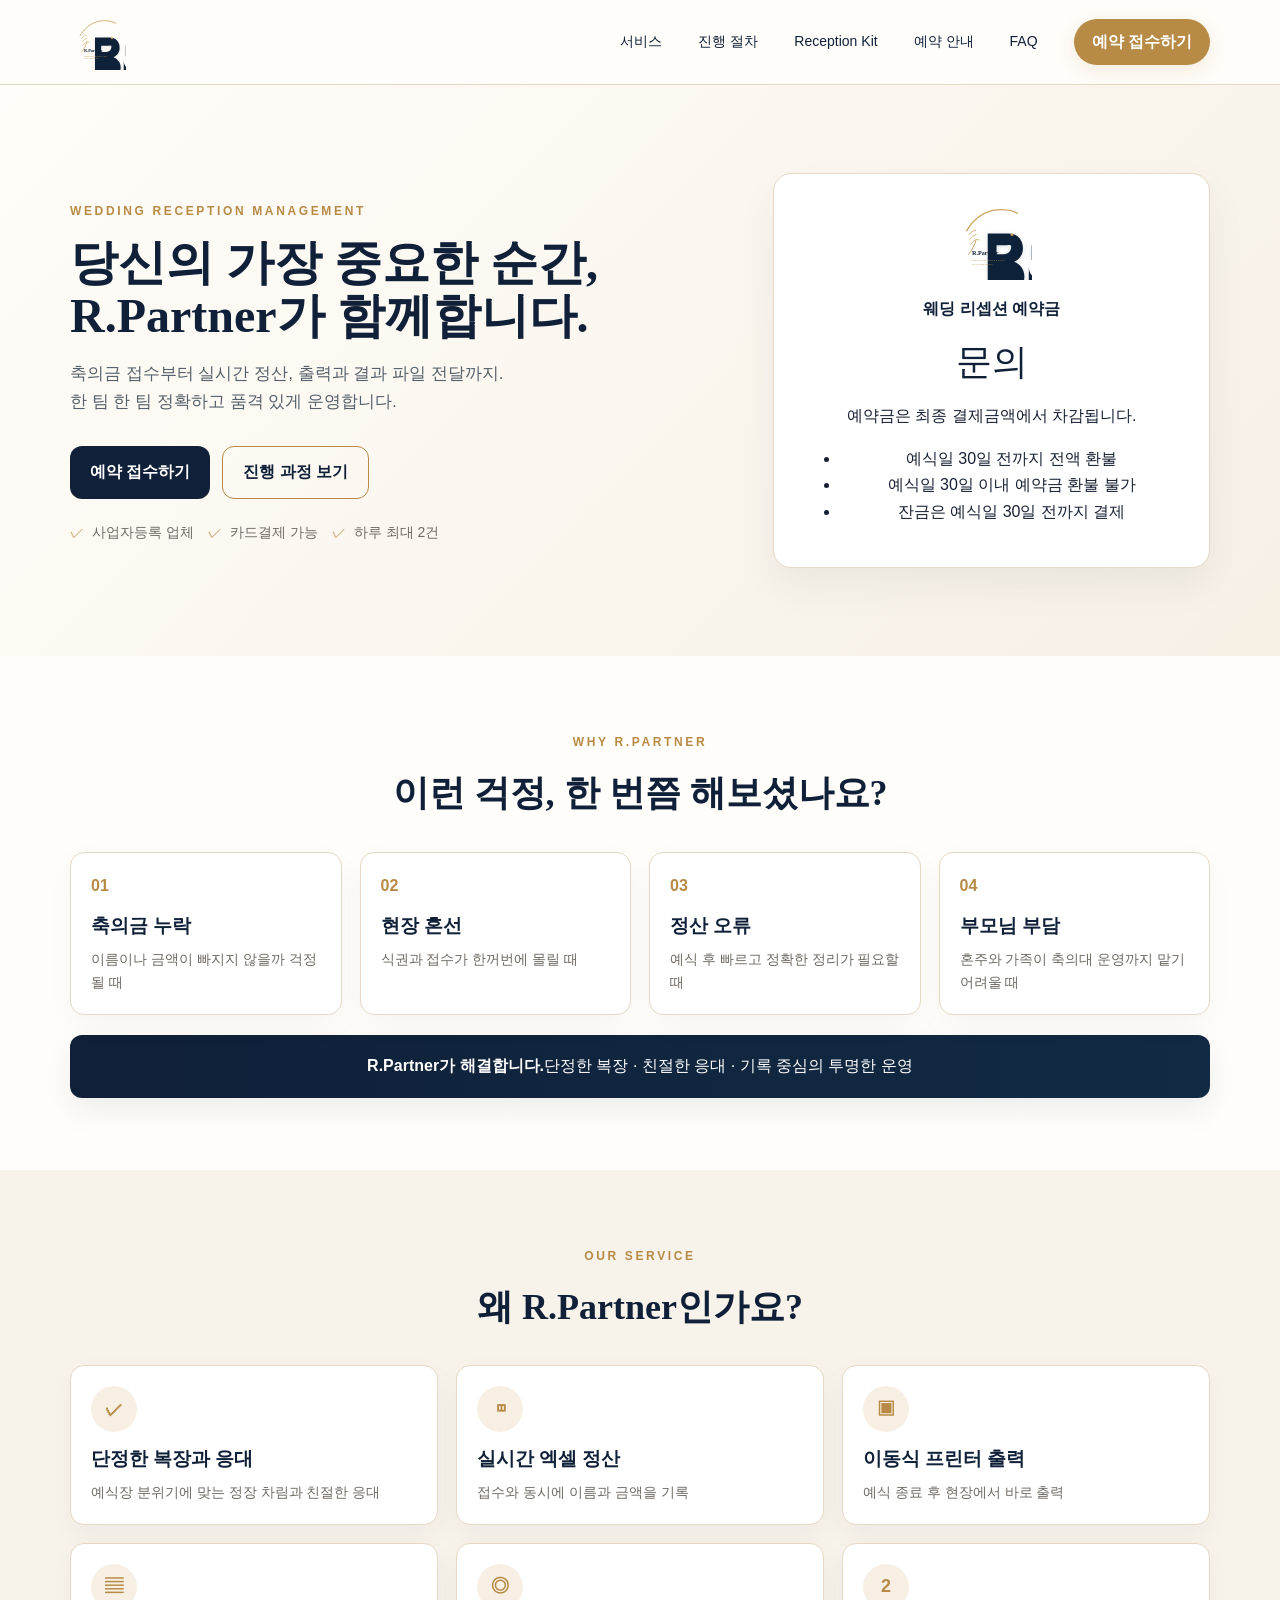
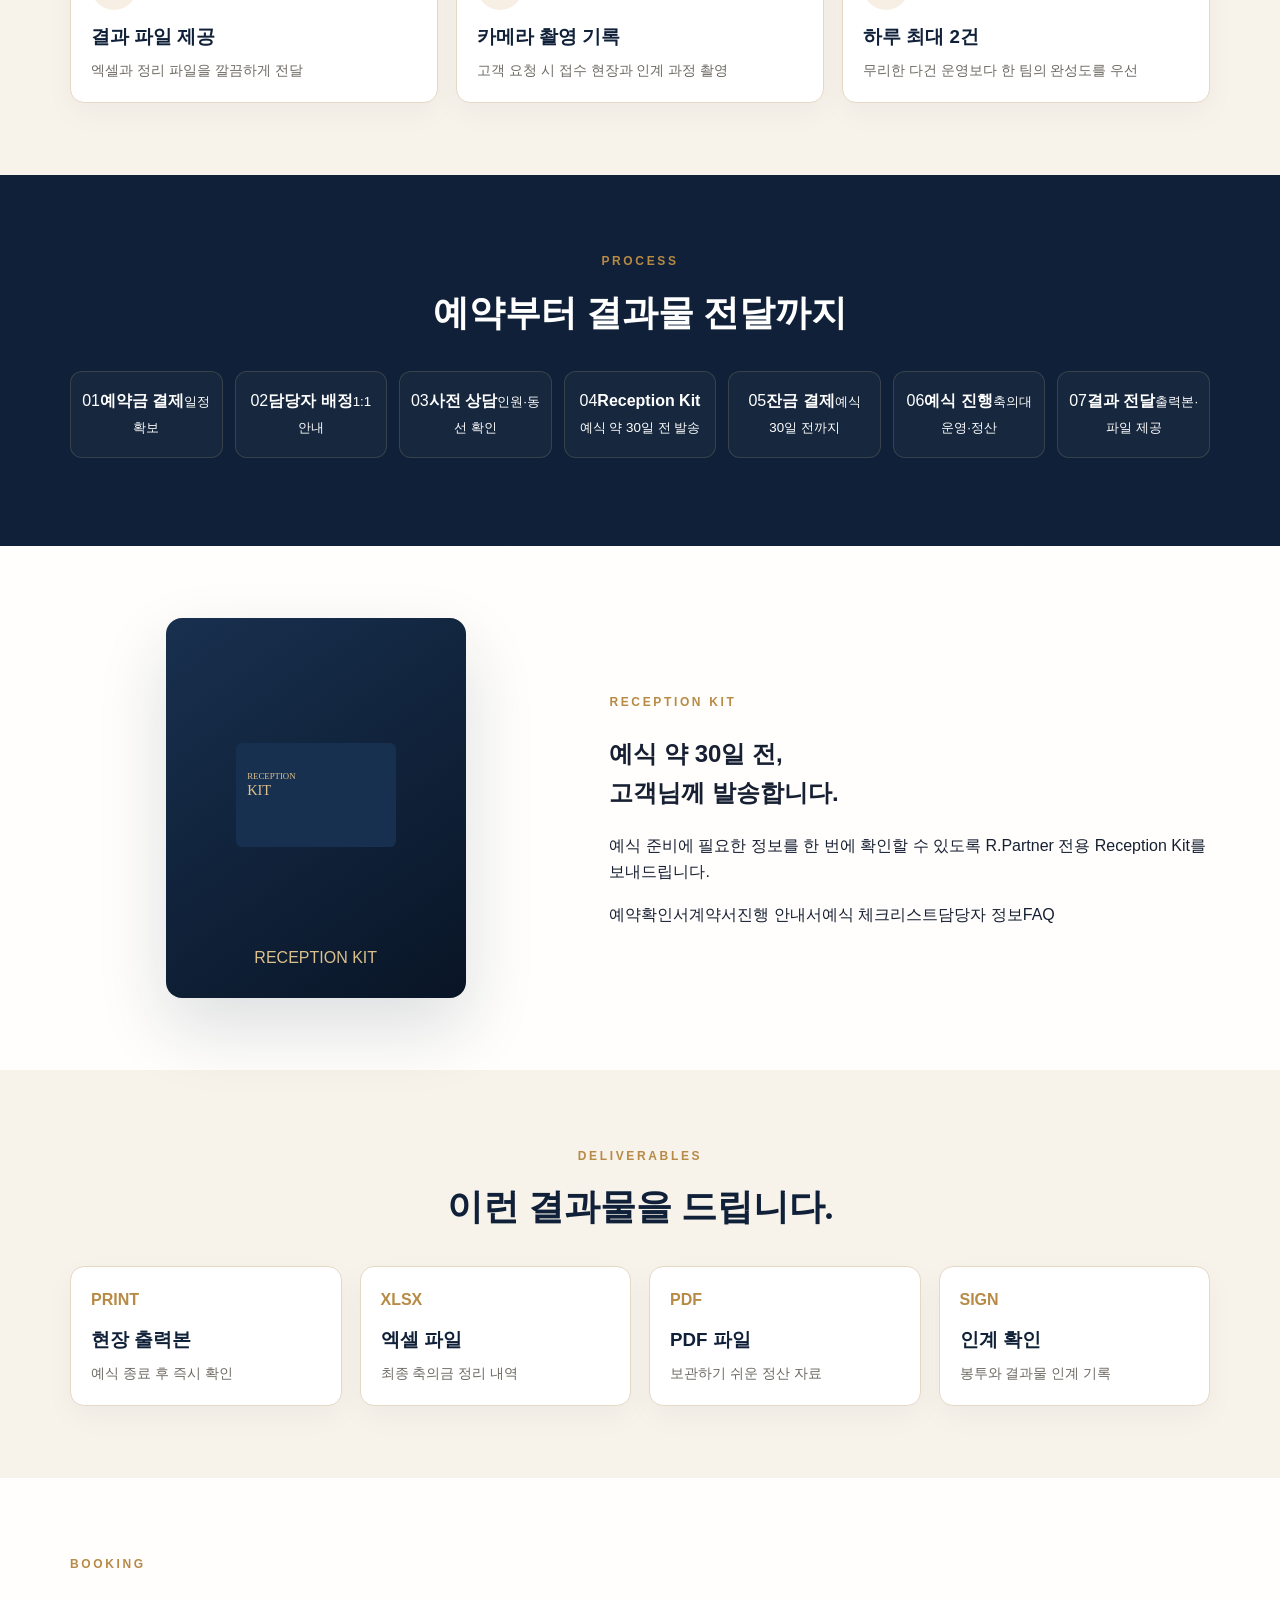
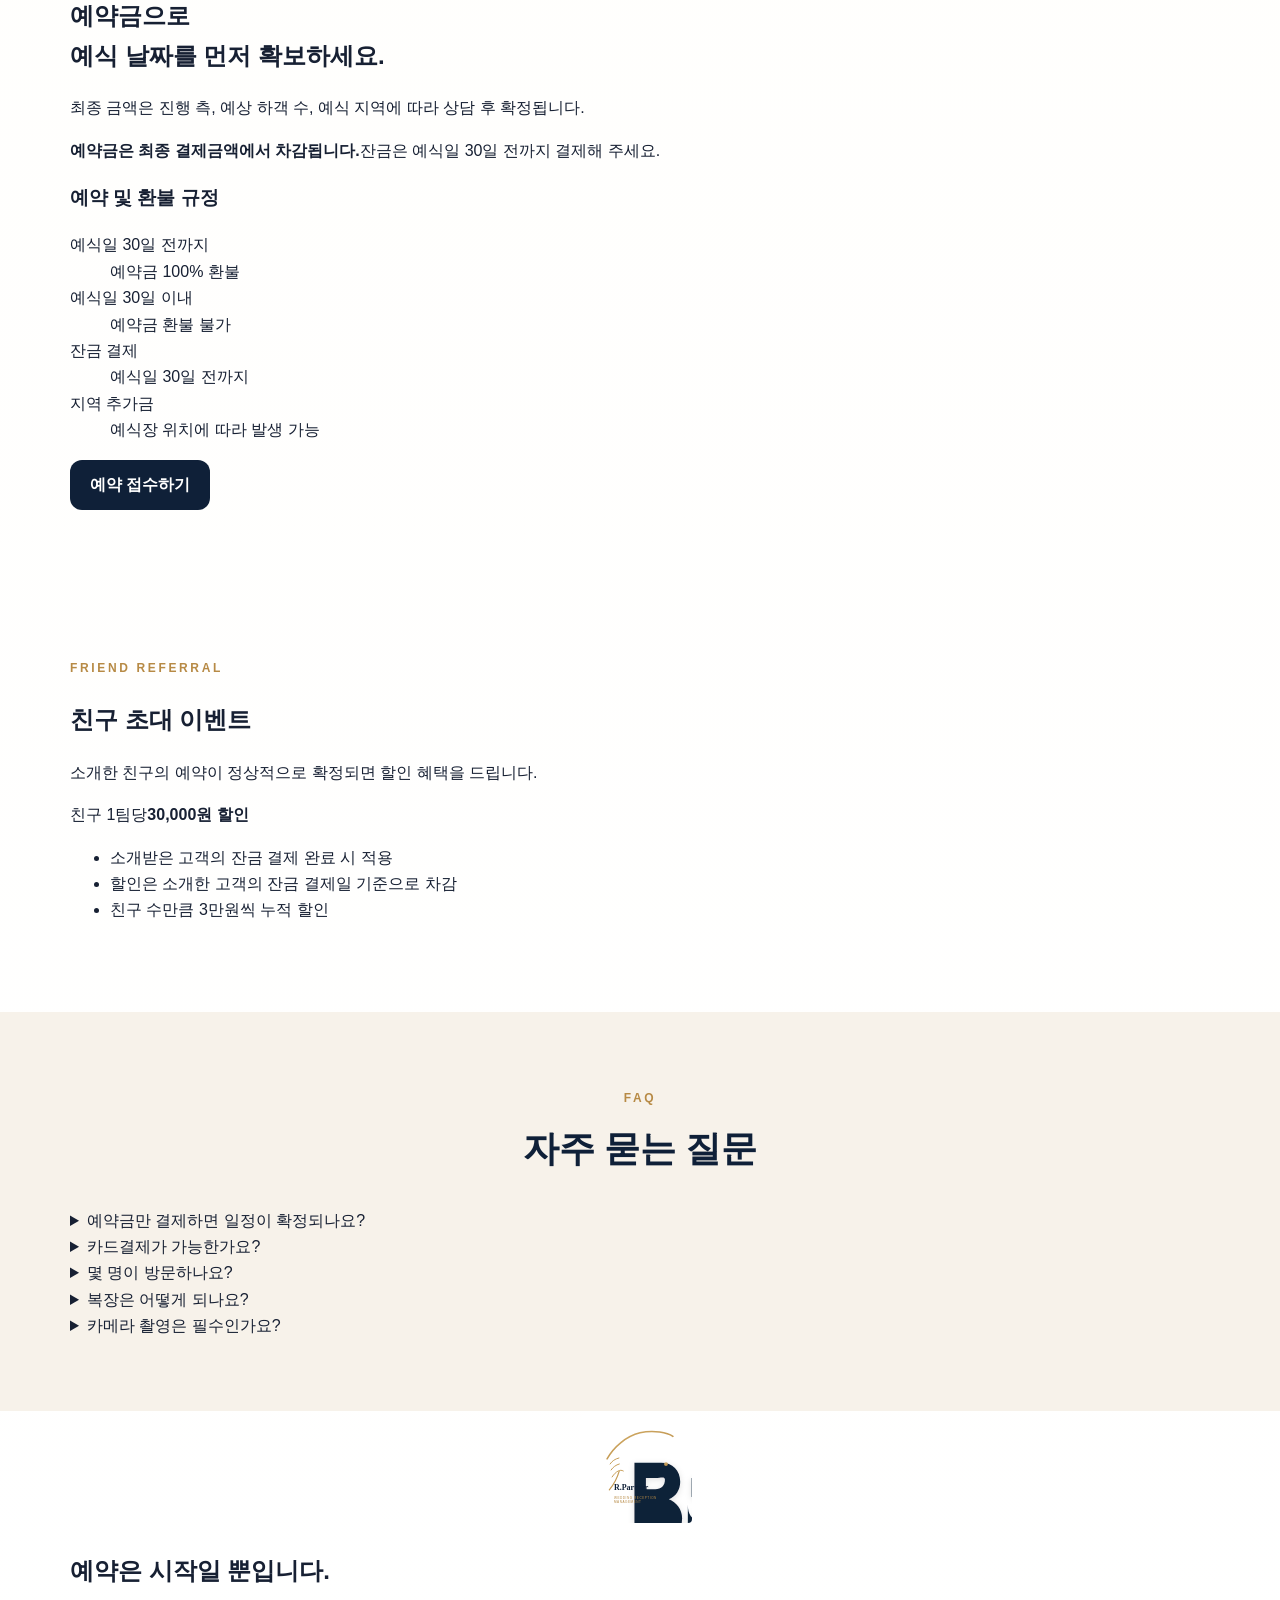
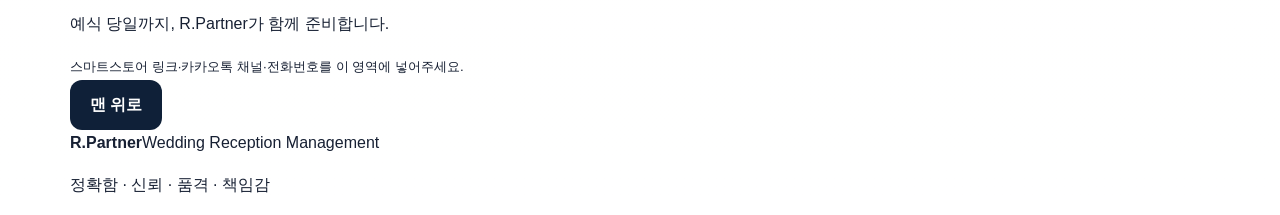
==== commit b40cda07: "Restore full page content: bring back missing sections and texts, keep SVG logo and booking links" ====
--- a/index.html
+++ b/index.html
@@ -11,7 +11,10 @@
 <header>
   <div class="wrap nav">
     <a href="#top">
-      <img src="assets/rpartner-logo.svg" alt="R.Partner logo" class="site-logo">
+      <picture>
+        <source srcset="assets/rpartner-logo.svg" type="image/svg+xml">
+        <img src="assets/rpartner-logo.svg" alt="R.Partner">
+      </picture>
     </a>
     <nav>
       <a href="#service">서비스</a>
@@ -41,7 +44,10 @@
       </div>
     </div>
     <aside class="deposit">
-      <img src="assets/rpartner-logo.svg" alt="R.Partner" class="deposit-logo">
+      <picture>
+        <source srcset="assets/rpartner-logo.svg" type="image/svg+xml">
+        <img src="assets/rpartner-logo.svg" alt="R.Partner">
+      </picture>
       <p>웨딩 리셉션 예약금</p>
       <div class="price">문의</div>
       <p>예약금은 최종 결제금액에서 차감됩니다.</p>
@@ -53,10 +59,124 @@
     </aside>
   </div>
 </section>
-<!-- remaining sections unchanged for brevity -->
+
+<section class="section">
+  <div class="wrap">
+    <div class="heading">
+      <span class="eyebrow">WHY R.PARTNER</span>
+      <h2>이런 걱정, 한 번쯤 해보셨나요?</h2>
+    </div>
+    <div class="cards four">
+      <article><b>01</b><h3>축의금 누락</h3><p>이름이나 금액이 빠지지 않을까 걱정될 때</p></article>
+      <article><b>02</b><h3>현장 혼선</h3><p>식권과 접수가 한꺼번에 몰릴 때</p></article>
+      <article><b>03</b><h3>정산 오류</h3><p>예식 후 빠르고 정확한 정리가 필요할 때</p></article>
+      <article><b>04</b><h3>부모님 부담</h3><p>혼주와 가족이 축의대 운영까지 맡기 어려울 때</p></article>
+    </div>
+    <div class="banner"><strong>R.Partner가 해결합니다.</strong><span>단정한 복장 · 친절한 응대 · 기록 중심의 투명한 운영</span></div>
+  </div>
+</section>
+
+<section id="service" class="section tint">
+  <div class="wrap">
+    <div class="heading"><span class="eyebrow">OUR SERVICE</span><h2>왜 R.Partner인가요?</h2></div>
+    <div class="cards three">
+      <article><i>✓</i><h3>단정한 복장과 응대</h3><p>예식장 분위기에 맞는 정장 차림과 친절한 응대</p></article>
+      <article><i>◫</i><h3>실시간 엑셀 정산</h3><p>접수와 동시에 이름과 금액을 기록</p></article>
+      <article><i>▣</i><h3>이동식 프린터 출력</h3><p>예식 종료 후 현장에서 바로 출력</p></article>
+      <article><i>▤</i><h3>결과 파일 제공</h3><p>엑셀과 정리 파일을 깔끔하게 전달</p></article>
+      <article><i>◎</i><h3>카메라 촬영 기록</h3><p>고객 요청 시 접수 현장과 인계 과정 촬영</p></article>
+      <article><i>2</i><h3>하루 최대 2건</h3><p>무리한 다건 운영보다 한 팀의 완성도를 우선</p></article>
+    </div>
+  </div>
+</section>
+
+<section id="process" class="section dark">
+  <div class="wrap">
+    <div class="heading light"><span class="eyebrow">PROCESS</span><h2>예약부터 결과물 전달까지</h2></div>
+    <ol class="timeline">
+      <li><span>01</span><strong>예약금 결제</strong><small>일정 확보</small></li>
+      <li><span>02</span><strong>담당자 배정</strong><small>1:1 안내</small></li>
+      <li><span>03</span><strong>사전 상담</strong><small>인원·동선 확인</small></li>
+      <li><span>04</span><strong>Reception Kit</strong><small>예식 약 30일 전 발송</small></li>
+      <li><span>05</span><strong>잔금 결제</strong><small>예식 30일 전까지</small></li>
+      <li><span>06</span><strong>예식 진행</strong><small>축의대 운영·정산</small></li>
+      <li><span>07</span><strong>결과 전달</strong><small>출력본·파일 제공</small></li>
+    </ol>
+  </div>
+</section>
+
+<section id="kit" class="section">
+  <div class="wrap kit">
+    <div class="kitbox"><picture><source srcset="assets/rpartner-kit.svg" type="image/svg+xml"><img src="assets/rpartner-kit.svg" alt="R.Partner Reception Kit"></picture><span>RECEPTION KIT</span></div>
+    <div>
+      <span class="eyebrow">RECEPTION KIT</span>
+      <h2>예식 약 30일 전,<br>고객님께 발송합니다.</h2>
+      <p>예식 준비에 필요한 정보를 한 번에 확인할 수 있도록 R.Partner 전용 Reception Kit를 보내드립니다.</p>
+      <div class="checks"><span>예약확인서</span><span>계약서</span><span>진행 안내서</span><span>예식 체크리스트</span><span>담당자 정보</span><span>FAQ</span></div>
+    </div>
+  </div>
+</section>
+
+<section class="section tint">
+  <div class="wrap">
+    <div class="heading"><span class="eyebrow">DELIVERABLES</span><h2>이런 결과물을 드립니다.</h2></div>
+    <div class="cards four deliver">
+      <article><b>PRINT</b><h3>현장 출력본</h3><p>예식 종료 후 즉시 확인</p></article>
+      <article><b>XLSX</b><h3>엑셀 파일</h3><p>최종 축의금 정리 내역</p></article>
+      <article><b>PDF</b><h3>PDF 파일</h3><p>보관하기 쉬운 정산 자료</p></article>
+      <article><b>SIGN</b><h3>인계 확인</h3><p>봉투와 결과물 인계 기록</p></article>
+    </div>
+  </div>
+</section>
+
+<section id="booking" class="section">
+  <div class="wrap booking">
+    <div>
+      <span class="eyebrow">BOOKING</span>
+      <h2>예약금으로<br>예식 날짜를 먼저 확보하세요.</h2>
+      <p>최종 금액은 진행 측, 예상 하객 수, 예식 지역에 따라 상담 후 확정됩니다.</p>
+      <div class="notice"><strong>예약금은 최종 결제금액에서 차감됩니다.</strong><span>잔금은 예식일 30일 전까지 결제해 주세요.</span></div>
+    </div>
+    <aside class="policy">
+      <h3>예약 및 환불 규정</h3>
+      <dl>
+        <div><dt>예식일 30일 전까지</dt><dd>예약금 100% 환불</dd></div>
+        <div><dt>예식일 30일 이내</dt><dd>예약금 환불 불가</dd></div>
+        <div><dt>잔금 결제</dt><dd>예식일 30일 전까지</dd></div>
+        <div><dt>지역 추가금</dt><dd>예식장 위치에 따라 발생 가능</dd></div>
+      </dl>
+      <a class="btn full" id="aside-booking" href="https://smartstore.naver.com/dreamy_fairytaleshop/products/13698900635?utm_source=site&utm_medium=button&utm_campaign=booking" target="_blank" rel="noopener noreferrer">예약 접수하기</a>
+    </aside>
+  </div>
+</section>
+
+<section class="section referral">
+  <div class="wrap referralbox">
+    <div><span class="eyebrow">FRIEND REFERRAL</span><h2>친구 초대 이벤트</h2><p>소개한 친구의 예약이 정상적으로 확정되면 할인 혜택을 드립니다.</p></div>
+    <div class="refprice">친구 1팀당<strong>30,000원 할인</strong></div>
+    <ul><li>소개받은 고객의 잔금 결제 완료 시 적용</li><li>할인은 소개한 고객의 잔금 결제일 기준으로 차감</li><li>친구 수만큼 3만원씩 누적 할인</li></ul>
+  </div>
+</section>
+
+<section id="faq" class="section tint">
+  <div class="wrap">
+    <div class="heading"><span class="eyebrow">FAQ</span><h2>자주 묻는 질문</h2></div>
+    <div class="faq">
+      <details><summary>예약금만 결제하면 일정이 확정되나요?</summary><p>상담으로 일정 가능 여부를 확인한 뒤 예약금 결제가 완료되면 확정됩니다.</p></details>
+      <details><summary>카드결제가 가능한가요?</summary><p>네. 예약금과 잔금 모두 카드결제가 가능합니다.</p></details>
+      <details><summary>몇 명이 방문하나요?</summary><p>예상 하객 수와 현장 동선에 따라 배정 인원을 안내드립니다.</p></details>
+      <details><summary>복장은 어떻게 되나요?</summary><p>예식장 분위기에 맞는 단정한 정장 차림으로 진행합니다.</p></details>
+      <details><summary>카메라 촬영은 필수인가요?</summary><p>필수가 아니며 고객 요청 시 접수 현장과 인계 과정을 촬영합니다.</p></details>
+    </div>
+  </div>
+</section>
+
 <section id="contact" class="closing">
   <div class="wrap closegrid">
-    <img src="assets/rpartner-logo.svg" alt="R.Partner" class="close-logo">
+    <picture>
+      <source srcset="assets/rpartner-logo.svg" type="image/svg+xml">
+      <img src="assets/rpartner-logo.svg" alt="R.Partner">
+    </picture>
     <div>
       <h2>예약은 시작일 뿐입니다.</h2>
       <p>예식 당일까지, R.Partner가 함께 준비합니다.</p>
@@ -65,13 +185,14 @@
     <a class="btn lightbtn" href="#top">맨 위로</a>
   </div>
 </section>
-</main>
+
 <footer>
   <div class="wrap foot">
     <div><strong>R.Partner</strong><span>Wedding Reception Management</span></div>
     <p>정확함 · 신뢰 · 품격 · 책임감</p>
   </div>
 </footer>
+
 <script src="script.js"></script>
 </body>
 </html>
